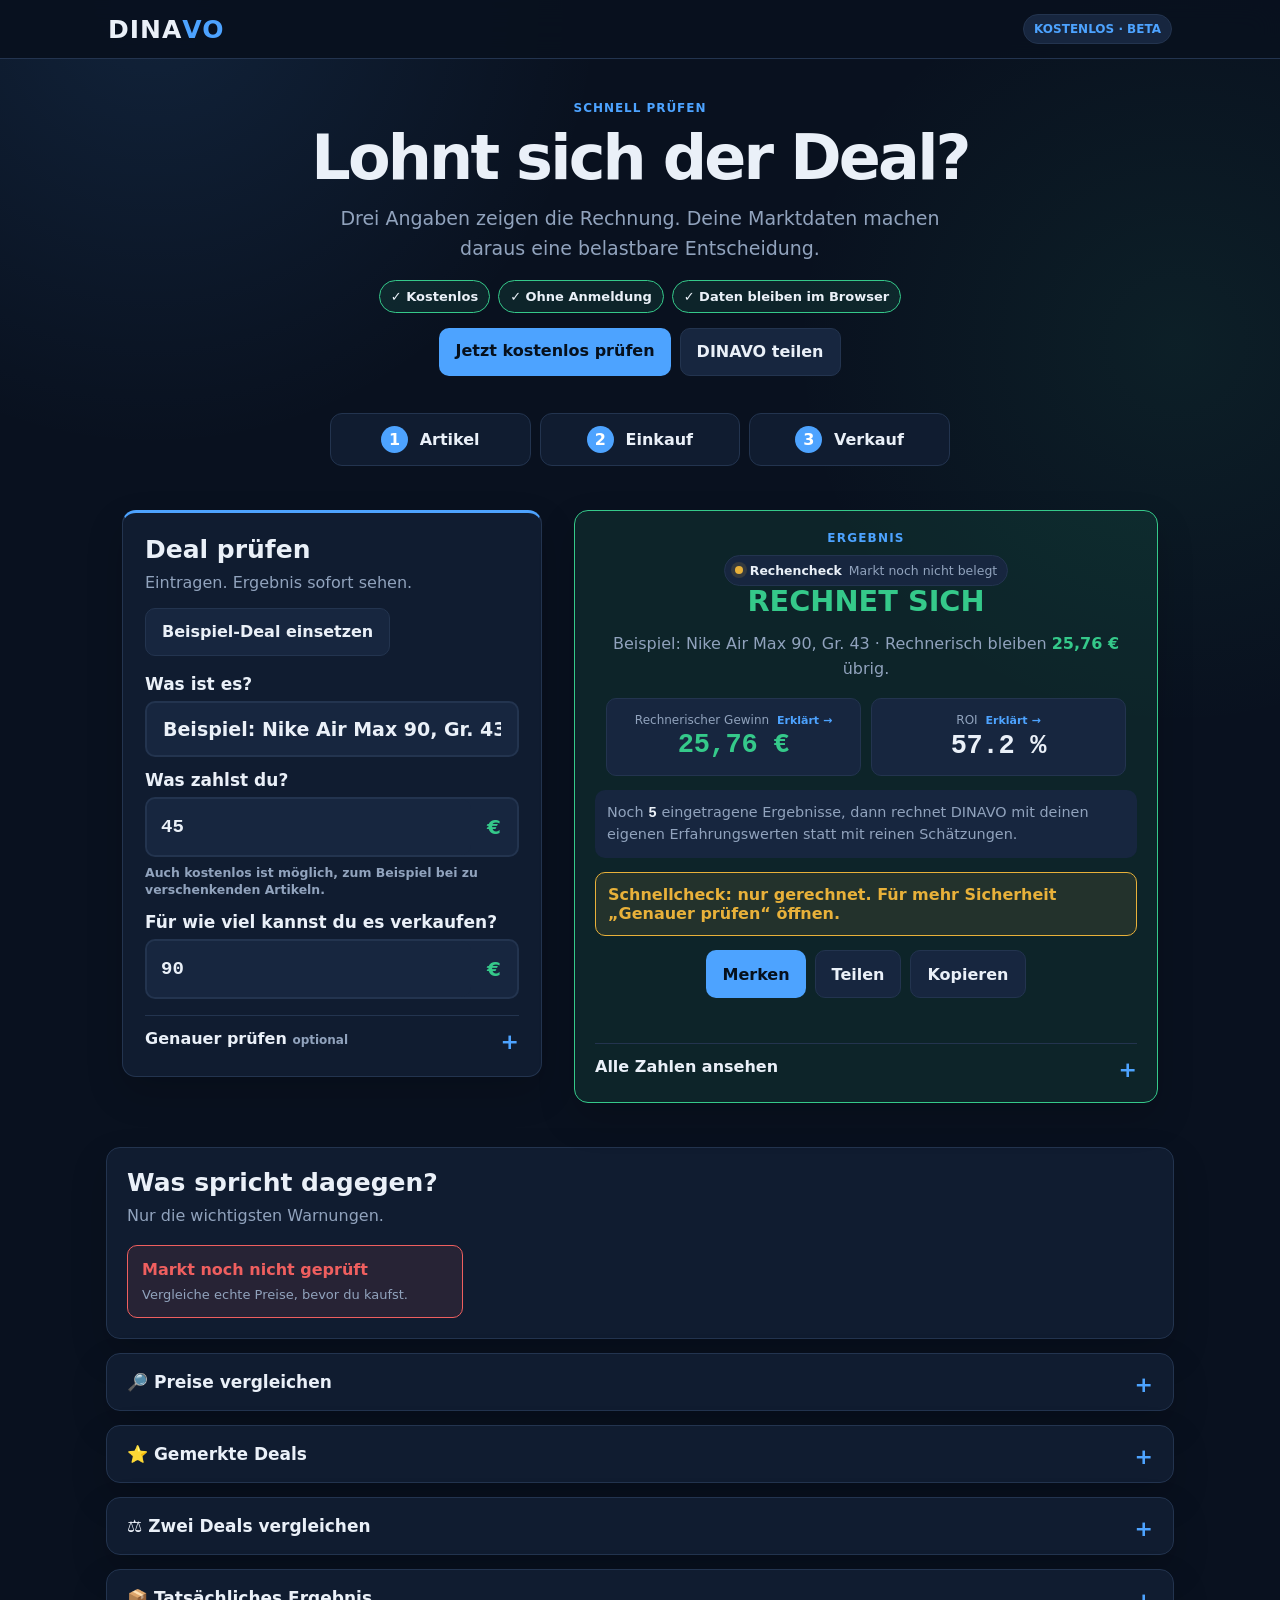
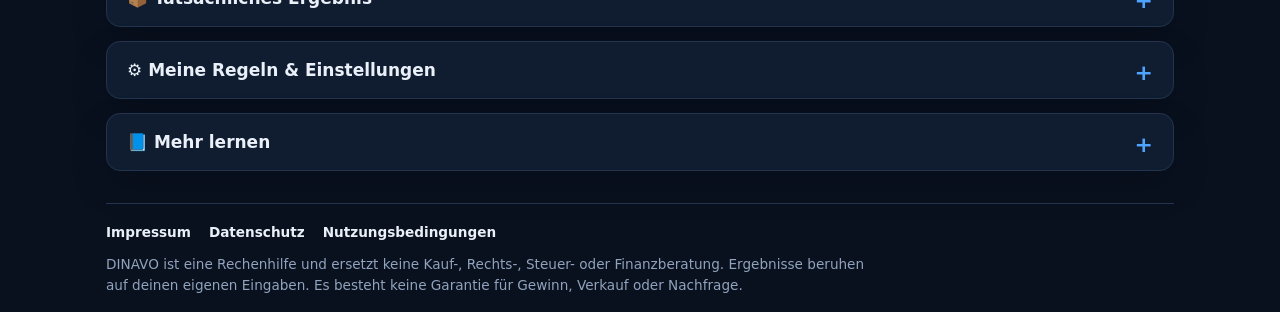
==== index.html @ ad6d6ebd "Make Vercel the verified DINAVO production host" ====
<!doctype html>
<html lang="de">
<head>
<meta charset="utf-8">
<meta name="viewport" content="width=device-width,initial-scale=1,viewport-fit=cover">
<meta name="theme-color" content="#09111f">
<meta name="apple-mobile-web-app-capable" content="yes">
<meta name="apple-mobile-web-app-status-bar-style" content="black-translucent">
<meta name="apple-mobile-web-app-title" content="DINAVO">
<meta name="description" content="Prüfe Gewinn, ROI und Gebühren eines Reselling-Deals kostenlos mit DINAVO – ohne Anmeldung und mit lokaler Datenspeicherung im Browser.">
<meta name="robots" content="index,follow,max-image-preview:large">
<link rel="canonical" href="https://dealfaz.vercel.app/">
<link rel="manifest" href="/manifest.webmanifest">
<link rel="icon" href="/icon.svg" type="image/svg+xml">
<link rel="apple-touch-icon" sizes="180x180" href="/icon-180.png">
<meta property="og:type" content="website">
<meta property="og:locale" content="de_DE">
<meta property="og:site_name" content="DINAVO">
<meta property="og:title" content="Lohnt sich der Deal? Kostenlos mit DINAVO prüfen">
<meta property="og:description" content="Einkauf, Verkauf und Gebühren eingeben. DINAVO zeigt dir sofort Gewinn und ROI – kostenlos und ohne Anmeldung.">
<meta property="og:url" content="https://dealfaz.vercel.app/">
<meta property="og:image" content="https://dealfaz.vercel.app/social-card.png">
<meta property="og:image:secure_url" content="https://dealfaz.vercel.app/social-card.png">
<meta property="og:image:type" content="image/png">
<meta property="og:image:width" content="1200">
<meta property="og:image:height" content="630">
<meta property="og:image:alt" content="DINAVO – kostenloser Deal-Check ohne Anmeldung">
<meta name="twitter:card" content="summary_large_image">
<meta name="twitter:title" content="Lohnt sich der Deal? Kostenlos mit DINAVO prüfen">
<meta name="twitter:description" content="Gewinn, ROI und Gebühren kostenlos berechnen – ohne Anmeldung.">
<meta name="twitter:image" content="https://dealfaz.vercel.app/social-card.png">
<meta name="twitter:image:alt" content="DINAVO – kostenloser Deal-Check ohne Anmeldung">
<title>DINAVO – Deal einfach prüfen</title>
<script type="application/ld+json">{"@context":"https://schema.org","@type":"WebApplication","name":"DINAVO","url":"https://dealfaz.vercel.app/","description":"Kostenlose browserbasierte Reselling-Entscheidungshilfe für Deutschland, Österreich und die Schweiz.","applicationCategory":"BusinessApplication","operatingSystem":"Web","offers":{"@type":"Offer","price":"0","priceCurrency":"EUR"}}</script>
<link rel="stylesheet" href="/style.css">
</head>
<body>
<header><div class="bar"><a class="brand" href="/" aria-label="DINAVO Startseite">DINA<b>VO</b></a><span class="pill">KOSTENLOS · BETA</span></div></header>
<main class="wrap">
<section class="hero simpleHero">
  <div class="eyebrow">SCHNELL PRÜFEN</div>
  <h1>Lohnt sich der Deal?</h1>
  <p class="lead">Drei Angaben zeigen die Rechnung. Deine Marktdaten machen daraus eine belastbare Entscheidung.</p>
  <div class="trustPoints" aria-label="Vorteile der kostenlosen Beta">
    <span>✓ Kostenlos</span><span>✓ Ohne Anmeldung</span><span>✓ Daten bleiben im Browser</span>
  </div>
  <div class="actions heroActions"><a class="btn" href="#check">Jetzt kostenlos prüfen</a><button id="shareBeta" class="secondary" type="button">DINAVO teilen</button></div>
  <p id="shareBetaStatus" class="mini shareStatus" role="status" aria-live="polite"></p>
  <div class="threeSteps" aria-label="Drei Schritte"><span><b>1</b> Artikel</span><span><b>2</b> Einkauf</span><span><b>3</b> Verkauf</span></div>
</section>

<div class="app" data-app>
<section class="panel easyCheck form" id="check" data-form>
  <div class="sectionHead"><div><h2>Deal prüfen</h2><p>Eintragen. Ergebnis sofort sehen.</p></div></div>
  <div class="actions exampleActions"><button id="exampleDeal" class="secondary" type="button">Beispiel-Deal einsetzen</button></div>
  <div class="easyFields">
    <label class="easyField" for="product"><span>Was ist es?</span><input id="product" maxlength="120" placeholder="z. B. PlayStation 5" autocomplete="off"></label>
    <label class="easyField" for="buy"><span>Was zahlst du?</span><div class="moneyInput"><input id="buy" type="number" min="0" step="0.01" value="300" inputmode="decimal" aria-describedby="buyHint"><b data-currency-symbol>€</b></div><small id="buyHint" class="fieldHint">Auch kostenlos ist möglich, zum Beispiel bei zu verschenkenden Artikeln.</small></label>
    <label class="easyField" for="sell"><span>Für wie viel kannst du es verkaufen?</span><div class="moneyInput"><input id="sell" type="number" min="0" step="0.01" value="390" inputmode="decimal"><b data-currency-symbol>€</b></div></label>
  </div>
  <details class="advancedBox">
    <summary>Genauer prüfen <span>optional</span></summary>
    <div class="advancedGrid">
      <label class="f span2" for="platform">Verkaufsplattform<select id="platform" aria-describedby="platformNote"></select></label>
      <label class="f financeField" for="feePercent">Plattformgebühr (%)<input id="feePercent" type="number" min="0" max="100" step="0.01" value="0" inputmode="decimal"></label>
      <label class="f moneyField" for="feeFixed">Fixgebühr<input id="feeFixed" type="number" min="0" step="0.01" value="0" inputmode="decimal"></label>
      <label class="f moneyField" for="shipping">Versand<input id="shipping" type="number" min="0" step="0.01" value="0" inputmode="decimal"></label>
      <label class="f moneyField" for="costsExtra">Weitere Kosten<input id="costsExtra" type="number" min="0" step="0.01" value="0" inputmode="decimal"></label>
      <input id="cost" type="hidden" value="0">
      <div id="platformNote" class="platformNote span2" role="note"></div>
      <div class="costSummary span2" aria-live="polite">
        <div><span>Gebühr</span><strong id="feeAmount" class="moneyValue">0,00 €</strong></div>
        <div><span>Versand</span><strong id="shippingAmount" class="moneyValue">0,00 €</strong></div>
        <div><span>Weitere Kosten</span><strong id="extraAmount" class="moneyValue">0,00 €</strong></div>
        <div><span>Gesamtkosten</span><strong id="costAmount" class="moneyValue">0,00 €</strong></div>
      </div>
    </div>
    <details class="dnv-more">
      <summary>Genauer rechnen <span>optional</span></summary>
      <div class="advancedGrid dnv-more-body">
        <label class="f" for="sold">Verkaufte Vergleiche<input id="sold" type="number" min="0" value="0"></label>
        <label class="f" for="active">Aktive Vergleiche<input id="active" type="number" min="0" value="0"></label>
        <label class="f" for="comps">Gute Preisvergleiche<input id="comps" type="number" min="0" value="0"></label>
        <label class="f" for="certainty">Wie ähnlich? 1–5<input id="certainty" type="number" min="1" max="5" value="3"></label>
        <label class="f" for="risk">Risiko 1–5<input id="risk" type="number" min="1" max="5" value="3" inputmode="numeric"></label>
        <label class="f" for="target">Gewünschter ROI (%)<input id="target" type="number" min="0" max="500" value="25"></label>
        <label class="f" for="days">Verkauf in Tagen<input id="days" type="number" min="1" value="30" inputmode="numeric"></label>
      </div>
    </details>
  </details>
</section>

<section id="resultCard" class="result result-card simpleResult" data-result data-state="" aria-live="polite">
  <div class="resultLabel">ERGEBNIS</div>
  <div id="basisStatus" class="resultBasis" data-basis="empty"><span aria-hidden="true"></span><strong>Bereit für deinen Deal</strong></div>
  <div class="bigVerdict verdict" id="verdict" data-verdict>–</div>
  <p id="summary">–</p>
  <div class="heroNumbers" data-secondary><div data-metric><span>Rechnerischer Gewinn <a id="profitMetricLink" class="metricLink" href="/reselling-rechner/">Erklärt →</a></span><strong id="profit" class="moneyValue" data-amount>–</strong></div><div data-metric><span>ROI <a id="roiMetricLink" class="metricLink" href="/roi-reselling/">Erklärt →</a></span><strong id="roi">–</strong></div></div>
  <div id="personalEstimate" data-factor hidden role="status"></div>
  <div id="gate" class="gate" hidden></div>
  <div class="actions mainActions"><button id="save" type="button">Merken</button><button id="share" class="secondary" type="button">Teilen</button><button id="copy" class="secondary" type="button">Kopieren</button></div>
  <p id="actionStatus" class="mini actionStatus" role="status" aria-live="polite"></p>
  <details class="advancedBox resultDetails">
    <summary>Alle Zahlen ansehen</summary>
    <div class="evidence"><div class="ev">Verkäufe / Angebote <a id="sellRateMetricLink" class="metricLink" href="/sell-through/">Erklärt →</a><strong id="sth">–</strong></div><div class="ev">Datenqualität<strong id="quality">–</strong></div></div>
    <div class="metrics"><div class="metric" id="scoreCard"><span>Rechen-Score</span><strong><span id="score">–</span>/100</strong></div><div class="metric"><span>Marge</span><strong id="margin">–</strong></div><div class="metric"><span>ROI / 30 Tage</span><strong id="roi30">–</strong></div><div class="metric"><span>Max. Einkauf <a id="maxBuyMetricLink" class="metricLink" href="/maximaler-einkaufspreis/">Erklärt →</a></span><strong id="maxbuy" class="moneyValue">–</strong></div></div>
    <div class="scenarios"><div class="scenario"><b>Vorsichtig</b><span id="worst" class="moneyValue">–</span></div><div class="scenario"><b>Normal</b><span id="real" class="moneyValue">–</span></div><div class="scenario"><b>Sehr gut</b><span id="bestcase" class="moneyValue">–</span></div></div>
  </details>
</section>
</div>

<section class="panel simpleWhy" id="counter"><h2>Was spricht dagegen?</h2><p>Nur die wichtigsten Warnungen.</p><div class="counters" id="counterList"></div></section>

<details class="toolBox" id="markets"><summary>🔎 Preise vergleichen</summary><div class="toolBody"><p>Öffne Originalseiten und prüfe den Markt.</p><div class="markets" id="marketLinks"></div><p class="mini"><strong>Hinweis:</strong> Affiliate-Monetarisierung ist derzeit deaktiviert. Die Marktlinks dienen ausschließlich der eigenen Recherche.</p></div></details>

<details class="toolBox" id="watchlist"><summary>⭐ Gemerkte Deals</summary><div class="toolBody"><p>Alles bleibt auf diesem Gerät.</p><div class="actions"><button id="exportJson" class="secondary">Backup</button><button id="exportCsv" class="secondary">CSV</button><button id="importJson" class="secondary">Backup laden</button><button id="clearWatch" class="danger">Offene Deals löschen</button><input id="importFile" type="file" accept="application/json" hidden></div><div id="watch"></div></div></details>

<details class="toolBox" id="battle"><summary>⚖️ Zwei Deals vergleichen</summary><div class="toolBody"><h2>Deal-Vergleich</h2><div class="battle"><div class="battleCard"><h3>Deal A</h3><p id="battleA">–</p></div><div class="battleCard"><h3>Deal B</h3><div class="advancedGrid"><label class="f" for="bName">Name<input id="bName" placeholder="Alternative"></label><label class="f moneyField" for="bBuy">Einkauf<input id="bBuy" type="number" min="0" value="200"></label><label class="f moneyField" for="bSell">Verkauf<input id="bSell" type="number" min="0" value="290"></label><label class="f moneyField" for="bCost">Kosten<input id="bCost" type="number" min="0" value="25"></label><label class="f" for="bRisk">Risiko 1–5<input id="bRisk" type="number" min="1" max="5" value="3"></label><label class="f" for="bDays">Tage<input id="bDays" type="number" min="1" value="30"></label></div><p id="battleB">–</p></div></div><div id="battleWinner" class="winner neutral">Noch kein eindeutiger Vergleich.</div></div></details>

<details class="toolBox" id="realitaet"><summary>📦 Tatsächliches Ergebnis</summary><div class="toolBody"><h2>Was kam wirklich raus?</h2><p>Trage später ein, ob und zu welchen Bedingungen der Deal abgeschlossen wurde.</p><div id="factorPanel" class="factorBox" role="status"></div><div class="actions"><button id="saveForecast">Erwartung merken</button><button id="exportOutcomes" class="secondary">Ergebnisse als CSV</button></div><div id="forecastList"></div><div class="innerBox"><h3>Ergebnis eintragen</h3><input id="selectedForecast" type="hidden"><div class="advancedGrid"><label class="f" for="actualSold">Ausgang<select id="actualSold"><option value="true">Verkauft</option><option value="false">Nicht verkauft</option></select></label><label class="f moneyField" for="actualSell" id="actualSellField">Verkaufspreis<input id="actualSell" type="number" min="0" step="0.01"></label><label class="f moneyField" for="actualCost">Tatsächliche Kosten<input id="actualCost" type="number" min="0" step="0.01"></label><label class="f" for="actualDays">Tatsächliche Tage<input id="actualDays" type="number" min="1" step="1" required></label><label class="f" for="actualMinutes">Arbeitsaufwand (Minuten)<input id="actualMinutes" type="number" min="1" step="1" placeholder="z. B. 45" required></label><label class="f span2" for="actualNote">Notiz (optional)<input id="actualNote" maxlength="500" placeholder="z. B. Preis nachverhandelt"></label></div><div class="actions"><button id="saveOutcome">Ergebnis speichern</button></div><p id="outcomeHint">Wähle zuerst eine gemerkte Erwartung.</p></div><div id="outcomeList"></div></div></details>

<details class="toolBox" id="rules">
  <summary>⚙️ Meine Regeln & Einstellungen</summary>
  <div class="toolBody">
    <h2>Eigene Grenzen</h2>
    <div class="advancedGrid">
      <label class="f moneyField" for="ruleProfit">Mindestens Gewinn<input id="ruleProfit" type="number" min="0" value="20"></label>
      <label class="f financeField" for="ruleRoi">Mindestens ROI (%)<input id="ruleRoi" type="number" min="0" value="30"></label>
      <label class="f" for="ruleRisk">Höchstens Risiko<input id="ruleRisk" type="number" min="1" max="5" value="3"></label>
      <label class="f" for="ruleQuality">Mindestens Datenqualität (1–5)<input id="ruleQuality" type="number" min="1" max="5" value="2"></label>
    </div>
    <div class="actions"><button id="saveRules">Regeln speichern</button></div>
    <p id="ruleStatus"></p>
    <div class="innerBox">
      <h3>Rechner-Einstellungen</h3>
      <div class="advancedGrid">
        <label class="f" for="defaultPlatform">Standard-Plattform<select id="defaultPlatform"></select></label>
        <label class="f" for="currency">Währung<select id="currency"><option value="EUR">EUR · Euro</option><option value="CHF">CHF · Schweizer Franken</option></select></label>
      </div>
      <div class="yearSummary"><span>Realisierter Gewinn <b id="profitYtdYear"></b></span><strong id="profitYtd" class="moneyValue">0,00 €</strong></div>
      <div class="actions"><button id="saveSettings">Einstellungen speichern</button></div>
      <p id="settingsStatus" class="mini" role="status">Der Jahresgewinn wird aus verkauften Abschlüssen automatisch berechnet.</p>
      <div class="privacyDelete">
        <button id="clearAllData" class="danger">Alle lokalen DINAVO-Daten löschen</button>
        <p id="privacyDeleteStatus" class="mini" role="status">Löscht Deals, Ergebnisse, Korrekturfaktoren, Regeln und Einstellungen auf diesem Gerät.</p>
      </div>
    </div>
  </div>
</details>

<details class="toolBox" id="wissen"><summary>📘 Mehr lernen</summary><div class="toolBody"><div class="markets"><a class="market" href="/reselling-rechner/"><strong>Gewinn berechnen</strong><span>Einfach erklärt →</span></a><a class="market" href="/maximaler-einkaufspreis/"><strong>Maximal einkaufen</strong><span>Einfach erklärt →</span></a><a class="market" href="/roi-reselling/"><strong>ROI verstehen</strong><span>Einfach erklärt →</span></a><a class="market" href="/sell-through/"><strong>Verkäufe vergleichen</strong><span>Einfach erklärt →</span></a></div></div></details>

<footer class="siteFooter" data-legal>
  <nav aria-label="Rechtliche Informationen">
    <a href="/impressum/">Impressum</a>
    <a href="/datenschutz/">Datenschutz</a>
    <a href="/nutzungsbedingungen/">Nutzungsbedingungen</a>
  </nav>
  <p>DINAVO ist eine Rechenhilfe und ersetzt keine Kauf-, Rechts-, Steuer- oder Finanzberatung. Ergebnisse beruhen auf deinen eigenen Eingaben. Es besteht keine Garantie für Gewinn, Verkauf oder Nachfrage.</p>
</footer>
</main>
<nav class="tabbar" data-tabbar aria-label="DINAVO Hauptnavigation">
  <a href="#check" aria-current="page">Prüfen</a>
  <a href="#watchlist">Meine Deals</a>
  <a href="#wissen">Mehr</a>
</nav>
<script src="/data-store.js" defer></script>
<script src="/app.js" defer></script>
</body></html>
---- style.css ----
/* ============================================================
   DEALFAZ / DINAVO – Design-Tokens und Layout
   ============================================================ */

:root {
  --bg: #09111f;
  --surface: #101c30;
  --surface-2: #17263f;
  --border: #23344f;
  --text: #eaf0f8;
  --text-muted: #91a3bd;
  --accent: #4da3ff;
  --good: #35c98a;
  --warn: #e8b13a;
  --bad: #ef5f5f;
  --good-bg: #35c98a1a;
  --warn-bg: #e8b13a1a;
  --bad-bg: #ef5f5f1a;
  --font: system-ui, -apple-system, "Segoe UI", Roboto, sans-serif;
  --font-num: ui-monospace, "SF Mono", "Roboto Mono", monospace;
  --fs-result: clamp(2.5rem, 12vw, 4rem);
  --fs-verdict: clamp(1.3rem, 6vw, 1.8rem);
  --fs-body: 1rem;
  --fs-small: 0.875rem;
  --sp-1: 4px;
  --sp-2: 8px;
  --sp-3: 12px;
  --sp-4: 16px;
  --sp-6: 24px;
  --sp-8: 32px;
  --radius: 14px;
  --radius-sm: 10px;
  --tap-min: 48px;
  --input-h: 56px;
  --content-max: 1100px;
  --col-input: 420px;
}

* { box-sizing: border-box; }

body {
  margin: 0;
  background: var(--bg);
  color: var(--text);
  font-family: var(--font);
  font-size: var(--fs-body);
  -webkit-text-size-adjust: 100%;
}

.wrap {
  max-width: var(--content-max);
  margin: 0 auto;
  padding: var(--sp-4);
}

.app { display: flex; flex-direction: column; gap: var(--sp-4); }
.result { order: 1; }
.form { order: 2; }

@media (min-width: 720px) {
  .app {
    display: grid;
    grid-template-columns: var(--col-input) 1fr;
    gap: var(--sp-8);
    align-items: start;
  }
  .form { order: 0; }
  .result { order: 0; position: sticky; top: 76px; }
}

.field {
  width: 100%;
  height: var(--input-h);
  padding: 0 var(--sp-4);
  font-size: 1.15rem;
  font-family: var(--font-num);
  color: var(--text);
  background: var(--surface);
  border: 1px solid var(--border);
  border-radius: var(--radius-sm);
}
.field:focus { outline: 2px solid var(--accent); outline-offset: 1px; }
input, select, textarea { font-size: max(16px, 1rem); }

.result-card {
  padding: var(--sp-6);
  border-radius: var(--radius);
  border: 1px solid var(--border);
  background: var(--surface);
  text-align: center;
}
.verdict { font-size: var(--fs-verdict); font-weight: 700; }
.amount { font-size: var(--fs-result); font-family: var(--font-num); line-height: 1.05; letter-spacing: -0.02em; }
.is-good { border-color: var(--good); background: var(--good-bg); }
.is-good .verdict, .is-good .amount { color: var(--good); }
.is-warn { border-color: var(--warn); background: var(--warn-bg); }
.is-warn .verdict, .is-warn .amount { color: var(--warn); }
.is-bad { border-color: var(--bad); background: var(--bad-bg); }
.is-bad .verdict, .is-bad .amount { color: var(--bad); }
.details { margin-top: var(--sp-4); font-size: var(--fs-small); color: var(--text-muted); }

.btn { min-height: var(--tap-min); padding: 0 var(--sp-6); border-radius: var(--radius-sm); font-size: 1rem; }
.btn-primary { background: var(--accent); color: #06101d; border: 0; font-weight: 600; }
.btn-ghost { background: transparent; color: var(--text-muted); border: 1px solid var(--border); }

.tabbar {
  position: sticky;
  bottom: 0;
  z-index: 60;
  display: flex;
  gap: var(--sp-1);
  padding: var(--sp-2) var(--sp-2) calc(var(--sp-2) + env(safe-area-inset-bottom));
  background: var(--bg);
  border-top: 1px solid var(--border);
}
.tabbar a {
  flex: 1;
  min-height: var(--tap-min);
  display: grid;
  place-items: center;
  font-size: var(--fs-small);
  color: var(--text-muted);
  text-decoration: none;
}
.tabbar a[aria-current="page"] { color: var(--accent); }
@media (min-width: 720px) { .tabbar { display: none; } }

:root{--bg:#f5f7fa;--card:#ffffff;--line:#d8dee8;--text:#111827;--muted:#4b5563;--gold:#2563eb;--soft:#eef2f7;--red:#b42318;--green:#067647;--warn:#b54708}*{box-sizing:border-box}html{scroll-behavior:smooth}body{margin:0;background:var(--bg);color:var(--text);font-family:Inter,system-ui,-apple-system,"Segoe UI",sans-serif}a{color:inherit}button,input,select,summary{font:inherit}:focus-visible{outline:3px solid #93b4ff;outline-offset:3px}header{position:sticky;top:0;z-index:20;background:#fffffffa;border-bottom:1px solid var(--line)}.bar{max-width:820px;margin:auto;padding:14px 18px;display:flex;align-items:center;justify-content:space-between;gap:14px}.brand{text-decoration:none;font-size:25px;font-weight:900;color:var(--text)}.brand b{color:var(--gold)}.pill{font-size:12px;font-weight:800;padding:7px 10px;border-radius:999px;background:#eaf1ff;color:#174ea6;border:1px solid #c8d8ff}main{max-width:820px;margin:auto;padding:20px 16px 90px}.hero{padding:26px 0 14px}.simpleHero{text-align:center}.eyebrow{font-size:12px;letter-spacing:.08em;font-weight:900;color:var(--gold)}h1{font-size:clamp(38px,8vw,62px);line-height:1.05;margin:10px 0 14px;color:var(--text)}h2{margin:0 0 7px;font-size:25px;color:var(--text)}h3{margin:0 0 8px;color:var(--text)}p{color:var(--muted);line-height:1.55}.lead{font-size:19px;margin:0 auto;max-width:650px}.lead strong{color:var(--text)}.threeSteps{display:grid;grid-template-columns:repeat(3,1fr);gap:9px;margin:22px auto 0;max-width:620px}.threeSteps span{background:var(--card);border:1px solid var(--line);padding:12px 8px;border-radius:12px;font-weight:800}.threeSteps b,.stepBubble{display:inline-grid;place-items:center;width:27px;height:27px;border-radius:50%;background:var(--gold);color:#fff;margin-right:6px}.panel,.result,.toolBox,.legal{background:var(--card);border:1px solid var(--line);border-radius:14px;margin:14px 0;box-shadow:0 2px 8px #1118270d}.panel,.result,.legal{padding:20px}.sectionHead{display:flex;align-items:flex-start;gap:10px}.sectionHead p{margin:0}.easyCheck{padding:22px}.easyFields{display:grid;gap:13px;margin-top:18px}.easyField{display:block;font-size:17px;font-weight:800;color:var(--text)}.easyField>span{display:block;margin-bottom:7px}.easyField input,.moneyInput input{width:100%;background:#fff;color:var(--text);border:2px solid #b9c4d3;border-radius:10px;padding:15px 16px;font-size:19px}.easyField input:focus,.moneyInput input:focus{border-color:var(--gold);outline:none}.moneyInput{display:grid;grid-template-columns:1fr auto;align-items:center;background:#fff;border:2px solid #b9c4d3;border-radius:10px}.moneyInput input{border:0;background:transparent}.moneyInput b{font-size:20px;padding:0 16px;color:var(--gold)}.advancedBox{margin-top:16px;border-top:1px solid var(--line);padding-top:13px}.advancedBox summary,.toolBox>summary{cursor:pointer;font-weight:800;list-style:none;color:var(--text)}.advancedBox summary::-webkit-details-marker,.toolBox>summary::-webkit-details-marker{display:none}.advancedBox summary:after,.toolBox>summary:after{content:'+';float:right;color:var(--gold);font-size:22px}.advancedBox[open] summary:after,.toolBox[open]>summary:after{content:'−'}.advancedBox summary span{font-size:12px;color:var(--muted);font-weight:700}.advancedGrid{display:grid;grid-template-columns:repeat(2,1fr);gap:10px;margin-top:13px}.f{display:block;background:#f8fafc;border:1px solid var(--line);padding:12px;border-radius:10px;font-size:12px;color:#374151;font-weight:800}.f input,.f select{width:100%;margin-top:7px;background:#fff;color:var(--text);border:1px solid #b9c4d3;border-radius:8px;padding:10px}.simpleResult{text-align:center;padding:26px 20px}.resultLabel{font-size:12px;letter-spacing:.1em;font-weight:900;color:var(--gold)}.bigVerdict{font-size:clamp(34px,8vw,56px);font-weight:900;line-height:1.05;margin:10px 0}.heroNumbers{display:grid;grid-template-columns:1fr 1fr;gap:10px;margin:18px auto 0;max-width:520px}.heroNumbers div,.metric,.scenario,.ev,.counter,.battleCard,.historyCard,.forecastCard{background:#f8fafc;border:1px solid var(--line);border-radius:10px;padding:14px}.heroNumbers span,.metric span{display:block;color:var(--muted);font-size:12px}.heroNumbers strong{display:block;font-size:27px;margin-top:4px}.gate{background:#fff7e8;border:1px solid #f0c36a;color:#7a3e00;padding:12px;border-radius:10px;margin:14px 0;font-weight:800;text-align:left}.actions{display:flex;gap:9px;flex-wrap:wrap;margin-top:14px}.mainActions{justify-content:center}button,.btn{border:0;border-radius:10px;padding:13px 16px;font-weight:800;cursor:pointer;background:var(--gold);color:#fff;text-decoration:none}.secondary{background:#fff!important;color:var(--text)!important;border:1px solid #aeb8c5!important}.danger{background:#fff!important;color:var(--red)!important;border:1px solid #d8a7a2!important}.resultDetails{text-align:left}.metrics{display:grid;grid-template-columns:repeat(auto-fit,minmax(130px,1fr));gap:9px;margin-top:12px}.metric strong{display:block;margin-top:5px;font-size:18px}.evidence{display:grid;grid-template-columns:1fr 1fr;gap:10px;margin:12px 0}.ev strong{display:block;font-size:21px;margin-top:4px}.scenarios{display:grid;grid-template-columns:repeat(3,1fr);gap:9px;margin-top:10px}.simpleWhy p{margin-top:0}.counters{display:grid;grid-template-columns:repeat(3,1fr);gap:9px}.counter{border-color:#efc7c3;background:#fff7f6;text-align:left}.counter b{display:block;color:#8f1d14;margin-bottom:5px}.counter span{color:var(--muted);font-size:13px}.toolBox{overflow:hidden}.toolBox>summary{padding:18px 20px;font-size:17px}.toolBody{padding:0 20px 20px;border-top:1px solid var(--line)}.innerBox{background:#f8fafc;border:1px solid var(--line);border-radius:10px;padding:14px;margin-top:14px}.battle{display:grid;grid-template-columns:1fr 1fr;gap:12px}.winner{margin-top:12px;padding:14px;border-radius:10px;background:#ecfdf3;border:1px solid #a6e0ba;color:#045d3b;font-weight:800}.neutral{background:#f8fafc;border-color:var(--line);color:var(--text)}.markets{display:grid;grid-template-columns:repeat(2,1fr);gap:10px;margin-top:12px}.market{display:block;background:#fff;border:1px solid var(--line);border-radius:10px;padding:14px;text-decoration:none}.market span{display:block;color:var(--muted);font-size:12px;margin-top:5px}.mini{font-size:11px;color:var(--muted)}.watch,.forecastCard,.historyCard{margin:8px 0}.watchTop,.historyTop{display:flex;justify-content:space-between;gap:12px}.watch small,.historyCard small,.forecastCard small{color:var(--muted)}.deltaPos{color:var(--green)}.deltaNeg{color:var(--red)}.legal{margin-top:18px}.legal>p{font-size:13px}.legalLinks{display:flex;gap:8px;flex-wrap:wrap;margin:18px 0}.legalLinks button{background:#fff;color:#374151;border:1px solid var(--line);font-size:12px;padding:9px 11px}.legalPage{display:none}.legalPage.open{display:block}.status-ok{color:var(--green)}.status-bad{color:var(--red)}.footer{margin-top:25px;padding-top:18px;border-top:1px solid var(--line);font-size:12px;color:var(--muted);text-align:center}.mobileCta{display:none}@media(max-width:680px){main{padding:16px 12px 82px}.bar{padding:12px 14px}.simpleHero{padding-top:18px}.threeSteps{grid-template-columns:1fr}.threeSteps span{text-align:left}.panel,.result,.legal{padding:16px}.easyCheck{padding:17px}.advancedGrid,.heroNumbers,.evidence,.scenarios,.counters,.battle,.markets{grid-template-columns:1fr}.bigVerdict{font-size:36px}.actions button,.actions .btn{width:100%;text-align:center}.watchTop,.historyTop{flex-direction:column}.toolBox>summary{padding:17px}.toolBody{padding:0 16px 16px}.mobileCta{display:block;position:fixed;left:12px;right:12px;bottom:calc(10px + env(safe-area-inset-bottom));z-index:50;text-align:center;padding:14px 18px;border-radius:10px;background:var(--gold);color:#fff;text-decoration:none;font-weight:900;box-shadow:0 8px 18px #11182726}.footer{padding-bottom:70px}}
.privacyDelete{margin-top:16px;padding-top:16px;border-top:1px solid var(--line)}.privacyDelete p{margin:8px 0 0}
.factorBox{margin:14px 0;padding:14px;border:1px solid #c8d8ff;border-radius:10px;background:#f4f7ff;color:#174ea6}
.factorBox strong{display:block;margin-bottom:5px}.factorBox p{margin:0;color:#3f5f91;font-size:13px}.factorGrid{display:grid;grid-template-columns:repeat(4,1fr);gap:8px;margin-top:10px}.factorGrid div{background:#fff;border:1px solid #d7e2fb;border-radius:8px;padding:10px}.factorGrid span{display:block;color:var(--muted);font-size:11px}.factorGrid b{display:block;margin-top:4px;color:var(--text)}.personalEstimate{display:flex;flex-direction:column;gap:5px;margin-top:12px;padding:14px;border:1px solid #a6e0ba;border-radius:10px;background:#ecfdf3;color:#045d3b}.personalEstimate span{font-size:13px;line-height:1.5}.f input:disabled{background:#eef2f7;color:#6b7280;cursor:not-allowed}@media(max-width:680px){.factorGrid{grid-template-columns:1fr 1fr}}
.span2{grid-column:1/-1}.platformNote{padding:11px 12px;border:1px solid #bbd4c4;border-radius:10px;background:#f0faf4;color:#245c3d;font-size:13px;line-height:1.45}.platformNote strong{color:var(--green)}.costSummary{display:grid;grid-template-columns:repeat(4,1fr);gap:8px;padding:11px;border:1px solid #a6e0ba;border-radius:10px;background:#ecfdf3}.costSummary div{padding:8px;background:#fff;border:1px solid #c6e7d1;border-radius:8px}.costSummary span{display:block;color:var(--muted);font-size:11px}.costSummary strong{display:block;margin-top:4px}.moneyInput input,.moneyInput b,.moneyField input,.financeField input,.moneyValue{color:var(--green)!important;font-variant-numeric:tabular-nums}.moneyValue{font-weight:850}.yearSummary{display:flex;align-items:center;justify-content:space-between;gap:14px;margin-top:14px;padding:14px;border:1px solid #a6e0ba;border-radius:10px;background:#ecfdf3}.yearSummary span{color:#245c3d}.yearSummary strong{font-size:22px}.factorGrid{grid-template-columns:repeat(auto-fit,minmax(105px,1fr))}.verdict-good{color:var(--green)}.verdict-warn{color:var(--warn)}.verdict-bad{color:var(--red)}.amountText{color:var(--green);font-weight:800}.feeDisclaimer{display:block;margin:5px 0 0;font-size:12px;color:#516b5c}@media(max-width:680px){.costSummary{grid-template-columns:1fr 1fr}.yearSummary{align-items:flex-start;flex-direction:column}}
.metricLink{margin-left:4px;color:var(--gold);font-size:11px;font-weight:800;text-decoration:none;white-space:nowrap}.metricLink:hover{text-decoration:underline}
.trustPoints{display:flex;justify-content:center;flex-wrap:wrap;gap:8px;margin:17px auto 0}.trustPoints span{padding:8px 11px;border:1px solid #a6e0ba;border-radius:999px;background:#ecfdf3;color:#045d3b;font-size:13px;font-weight:850}.heroActions{justify-content:center;margin-top:15px}.shareStatus{min-height:18px;margin:7px 0 0}.heroActions+.shareStatus+.threeSteps{margin-top:12px}

/* Dunkles DINAVO-Theme für die bestehende Komponentenstruktur. */
:root {
  --bg: #09111f;
  --card: #101c30;
  --line: #23344f;
  --text: #eaf0f8;
  --muted: #91a3bd;
  --gold: #4da3ff;
  --soft: #17263f;
  --red: #ef5f5f;
  --green: #35c98a;
  --warn: #e8b13a;
}

header { background: #09111ff2; }
.bar { max-width: var(--content-max); }
.pill { background: var(--surface-2); color: var(--accent); border-color: var(--border); }
.panel, .result, .toolBox, .legal { box-shadow: 0 16px 36px #0000002b; }
.easyField input, .moneyInput, .moneyInput input, .f input, .f select,
.heroNumbers div, .metric, .scenario, .ev, .battleCard, .historyCard, .forecastCard,
.innerBox, .neutral, .market, .legalLinks button, .secondary, .danger,
.factorGrid div, .costSummary div {
  background: var(--surface-2) !important;
  color: var(--text) !important;
  border-color: var(--border) !important;
}
.f { background: var(--surface-2); color: var(--text); }
.easyField input, .moneyInput, .f input, .f select { min-height: var(--input-h); }
.gate { background: var(--warn-bg); border-color: var(--warn); color: var(--warn); }
.counter { background: var(--bad-bg); border-color: var(--bad); }
.counter b { color: var(--bad); }
.winner, .personalEstimate, .platformNote, .costSummary, .yearSummary,
.factorBox, .trustPoints span {
  background: var(--good-bg);
  border-color: var(--good);
  color: var(--text);
}
.platformNote, .factorBox p, .personalEstimate span, .yearSummary span, .feeDisclaimer { color: var(--text-muted); }
.result-card.is-good { border-color: var(--good); background: var(--good-bg); }
.result-card.is-warn { border-color: var(--warn); background: var(--warn-bg); }
.result-card.is-bad { border-color: var(--bad); background: var(--bad-bg); }
.result-card.is-good .verdict { color: var(--good); }
.result-card.is-warn .verdict { color: var(--warn); }
.result-card.is-bad .verdict { color: var(--bad); }
button, .btn { min-height: var(--tap-min); }
.mobileCta { display: none !important; }
@media (max-width: 719px) {
  main.wrap { padding: 12px 12px 20px; }
  .app { margin-top: 8px; }
  .result { position: static; }
  .footer { padding-bottom: 12px; }
}

/* ============================================================
   DINAVO – Layout für Handy und Browser
   ============================================================ */
:root{
  --bg:#09111f;--surface:#101c30;--surface-2:#17263f;--border:#23344f;
  --text:#eaf0f8;--muted:#91a3bd;--accent:#4da3ff;
  --good:#35c98a;--warn:#e8b13a;--bad:#ef5f5f;
  --good-bg:#35c98a1a;--warn-bg:#e8b13a1a;--bad-bg:#ef5f5f1a;
  --sp:16px;--radius:14px;--tap:48px;--input-h:56px;
  --max:1100px;--col:420px;
  --num:ui-monospace,"SF Mono","Roboto Mono",monospace;
}
*{box-sizing:border-box}
html{-webkit-text-size-adjust:100%}
body{margin:0;background:var(--bg);color:var(--text)}
img,svg{max-width:100%;height:auto}
input,select,textarea,button{font-size:max(16px,1rem);font-family:inherit}
:focus-visible{outline:2px solid var(--accent);outline-offset:2px}
@media (prefers-reduced-motion:reduce){*{transition:none!important;animation:none!important}}

input[type=number],input[type=text],select{
  width:100%;min-height:var(--input-h);padding:0 14px;
  color:var(--text);background:var(--surface);
  border:1px solid var(--border);border-radius:10px;
}
input[type=number]{font-family:var(--num);font-variant-numeric:tabular-nums}
input[type=number]::-webkit-outer-spin-button,
input[type=number]::-webkit-inner-spin-button{-webkit-appearance:none;margin:0}
input[type=number]{-moz-appearance:textfield}
button,.btn,a.btn{min-height:var(--tap);border-radius:10px;cursor:pointer}

[data-amount],[data-metric] b,[data-metric] strong{
  font-family:var(--num);font-variant-numeric:tabular-nums;letter-spacing:-.01em;
}
[data-app]{
  display:flex;flex-direction:column;gap:var(--sp);max-width:var(--max);
  margin:0 auto;padding:var(--sp);
  padding-bottom:calc(var(--tap) + 24px + env(safe-area-inset-bottom));
}
[data-result]{order:1}
[data-form]{order:2}
[data-result]{
  padding:20px;border:1px solid var(--border);border-radius:var(--radius);
  background:var(--surface);text-align:center;
}
[data-verdict]{font-size:clamp(1.3rem,6vw,1.8rem);font-weight:700;margin:0}
[data-amount]{font-size:clamp(2.4rem,12vw,3.6rem);line-height:1.05;display:block}
[data-result][data-state=good]{border-color:var(--good);background:var(--good-bg)}
[data-result][data-state=good] [data-verdict],
[data-result][data-state=good] [data-amount]{color:var(--good)}
[data-result][data-state=warn]{border-color:var(--warn);background:var(--warn-bg)}
[data-result][data-state=warn] [data-verdict],
[data-result][data-state=warn] [data-amount]{color:var(--warn)}
[data-result][data-state=bad]{border-color:var(--bad);background:var(--bad-bg)}
[data-result][data-state=bad] [data-verdict],
[data-result][data-state=bad] [data-amount]{color:var(--bad)}
[data-secondary]{
  margin-top:14px;font-size:.9rem;color:var(--muted);display:grid;
  grid-template-columns:repeat(auto-fit,minmax(120px,1fr));gap:10px;
}
[data-factor]{
  margin-top:14px;padding:12px;border-radius:10px;background:var(--surface-2);
  font-size:.9rem;color:var(--muted);text-align:left;line-height:1.5;
}
[data-factor] b{color:var(--text);font-family:var(--num)}
[data-factor] .moneyValue{color:var(--good)!important}

@media (min-width:720px){
  [data-app]{display:grid;grid-template-columns:var(--col) 1fr;gap:32px;align-items:start;padding-bottom:var(--sp)}
  [data-form],[data-result]{order:0}
  [data-result]{position:sticky;top:76px}
  [data-secondary]{grid-template-columns:repeat(2,1fr)}
}
[data-tabbar]{
  position:fixed;left:0;right:0;bottom:0;z-index:50;display:flex;
  background:var(--bg);border-top:1px solid var(--border);
  padding-bottom:env(safe-area-inset-bottom);
}
[data-tabbar] a{
  flex:1;min-height:var(--tap);display:grid;place-items:center;
  font-size:.85rem;color:var(--muted);text-decoration:none;
}
[data-tabbar] a[aria-current=page]{color:var(--accent)}
@media (min-width:720px){[data-tabbar]{display:none}}
[data-legal]{margin-top:32px;font-size:.85rem;color:var(--muted)}
[data-legal] > details{border-top:1px solid var(--border);padding:12px 0}
[data-legal] summary{
  cursor:pointer;min-height:var(--tap);display:flex;align-items:center;color:var(--text);
}

/* Bestehende Euro-Felder behalten ihren gemeinsamen Außenrahmen. */
.moneyInput input{border:0}

/* Rechtstexte stehen auf eigenen, ruhigen Unterseiten. */
.siteFooter{
  margin-top:32px;padding:20px 0 0;border-top:1px solid var(--border);
  color:var(--muted);font-size:.85rem;text-align:left;
}
.siteFooter nav{display:flex;flex-wrap:wrap;gap:10px 18px}
.siteFooter nav a,.footerLinkButton{color:var(--text);font-weight:750;text-decoration:none}
.footerLinkButton{min-height:auto;padding:0;border:0;border-radius:0;background:transparent;font-size:inherit;cursor:pointer}
.siteFooter nav a:hover,.siteFooter nav a:focus-visible,
.siteFooter nav a[aria-current=page],.footerLinkButton:hover,.footerLinkButton:focus-visible{color:var(--accent);text-decoration:underline}
.siteFooter p{max-width:780px;margin:14px 0 0;color:var(--muted)}
.legalDocument{max-width:820px;margin:0 auto;padding:32px 16px 64px}
.legalDocument article{
  margin-top:20px;padding:clamp(20px,5vw,40px);border:1px solid var(--border);
  border-radius:var(--radius);background:var(--surface);box-shadow:0 16px 36px #0000002b;
}
.legalDocument h1{margin-top:0;font-size:clamp(2.2rem,8vw,3.8rem)}
.legalDocument h2{margin:30px 0 8px;font-size:clamp(1.2rem,4vw,1.55rem)}
.legalDocument p{margin:8px 0;color:var(--muted)}
.legalDocument article a,.backLink{color:var(--accent)}
.backLink{display:inline-flex;min-height:var(--tap);align-items:center;font-weight:750;text-decoration:none}
.legalDate{margin-top:32px!important;font-size:.85rem}
@media(max-width:680px){
  .legalDocument{padding:20px 12px 44px}
  .legalDocument article{padding:20px 16px}
  .siteFooter nav{flex-direction:column;gap:0}
  .siteFooter nav a,.footerLinkButton{display:flex;min-height:var(--tap);align-items:center}
}

/* DINAVO Decision Layer: klare Rechenbasis, eigene Markenwirkung und sichere Kontraste. */
body{
  background:
    radial-gradient(circle at 12% 0%,rgba(77,163,255,.12),transparent 28rem),
    radial-gradient(circle at 92% 18%,rgba(53,201,138,.08),transparent 24rem),
    var(--bg);
}
header{backdrop-filter:blur(14px);-webkit-backdrop-filter:blur(14px)}
.brand{letter-spacing:.04em}
.simpleHero{position:relative}
.simpleHero h1{letter-spacing:-.045em}
.easyCheck{border-top:3px solid var(--accent)}
.easyField input:focus,.moneyInput:focus-within,.f input:focus,.f select:focus{
  border-color:var(--accent)!important;box-shadow:0 0 0 3px rgba(77,163,255,.16)
}
.fieldHint{display:block;margin-top:7px;color:var(--muted);font-size:.78rem;font-weight:600;line-height:1.4}
.resultBasis{
  width:max-content;max-width:100%;margin:10px auto 0;padding:7px 10px;
  display:flex;align-items:center;justify-content:center;gap:7px;flex-wrap:wrap;
  border:1px solid var(--border);border-radius:999px;background:var(--surface-2);
  color:var(--muted);font-size:.78rem;text-align:center;
}
.resultBasis span{width:8px;height:8px;border-radius:50%;background:var(--muted);box-shadow:0 0 0 4px rgba(145,163,189,.12)}
.resultBasis strong{color:var(--text)}
.resultBasis em{font-style:normal}
.resultBasis[data-basis=calculation] span,.resultBasis[data-basis=limited] span{background:var(--warn);box-shadow:0 0 0 4px rgba(232,177,58,.14)}
.resultBasis[data-basis=evidence] span{background:var(--good);box-shadow:0 0 0 4px rgba(53,201,138,.14)}
.actionStatus{min-height:1.3rem;margin:8px 0 0;text-align:center;font-size:.78rem}
.historyHeading{margin-top:18px}
.exampleActions{margin:12px 0 0}
.consentPanel{
  position:fixed;z-index:100;left:50%;bottom:calc(16px + env(safe-area-inset-bottom));
  width:min(620px,calc(100% - 24px));max-height:calc(100vh - 32px);overflow:auto;
  transform:translateX(-50%);padding:20px;border:1px solid var(--accent);
  border-radius:var(--radius);background:var(--surface);box-shadow:0 24px 70px #000b;
}
.consentPanel[hidden]{display:none}
.consentPanel h2{margin:0 0 8px;font-size:1.25rem}
.consentPanel p{margin:0;color:var(--muted)}
.consentActions{margin-top:16px}
.consentActions button{flex:1}
.consentPrivacyLink{display:inline-flex;min-height:44px;align-items:center;margin-top:8px;color:var(--accent);font-weight:750}
button:not(.secondary):not(.danger):not(.footerLinkButton),.btn,a.btn{
  background:var(--accent);color:#06101d;font-weight:850;
}
button:not(.secondary):not(.danger):not(.footerLinkButton):hover,.btn:hover,a.btn:hover{background:#78baff}
button:not(.secondary):not(.danger):not(.footerLinkButton):active,.btn:active,a.btn:active{transform:translateY(1px)}
[data-form]{order:1}
[data-result]{order:2}
@media(min-width:720px){[data-form],[data-result]{order:0}}
@media(max-width:719px){
  .hero{padding-bottom:6px}
  .simpleHero h1{font-size:clamp(2.35rem,12vw,3.5rem)}
  .threeSteps{display:none}
  [data-app]{padding-left:0;padding-right:0}
  .resultBasis{border-radius:12px}
}

/* Zweite Detailstufe: Marktdaten und persönliche Zielwerte bleiben optional. */
.dnv-more{
  margin:16px 0 0;
  padding-top:13px;
  border-top:1px solid var(--border);
}
.dnv-more>summary{
  min-height:44px;
  display:flex;
  align-items:center;
  gap:7px;
  padding:4px 0;
  cursor:pointer;
  list-style:none;
  color:var(--text);
  font-size:.92rem;
  font-weight:800;
  user-select:none;
}
.dnv-more>summary::-webkit-details-marker{display:none}
.dnv-more>summary::before{
  content:'▸';
  display:inline-block;
  color:var(--accent);
  transition:transform .15s ease;
}
.dnv-more[open]>summary::before{content:'▾'}
.dnv-more>summary::after,
.advancedBox[open] .dnv-more>summary::after{content:none!important}
.dnv-more>summary span{font-size:12px;color:var(--muted);font-weight:700}
.dnv-more-body{padding-top:3px}
@media(prefers-reduced-motion:reduce){.dnv-more>summary::before{transition:none}}
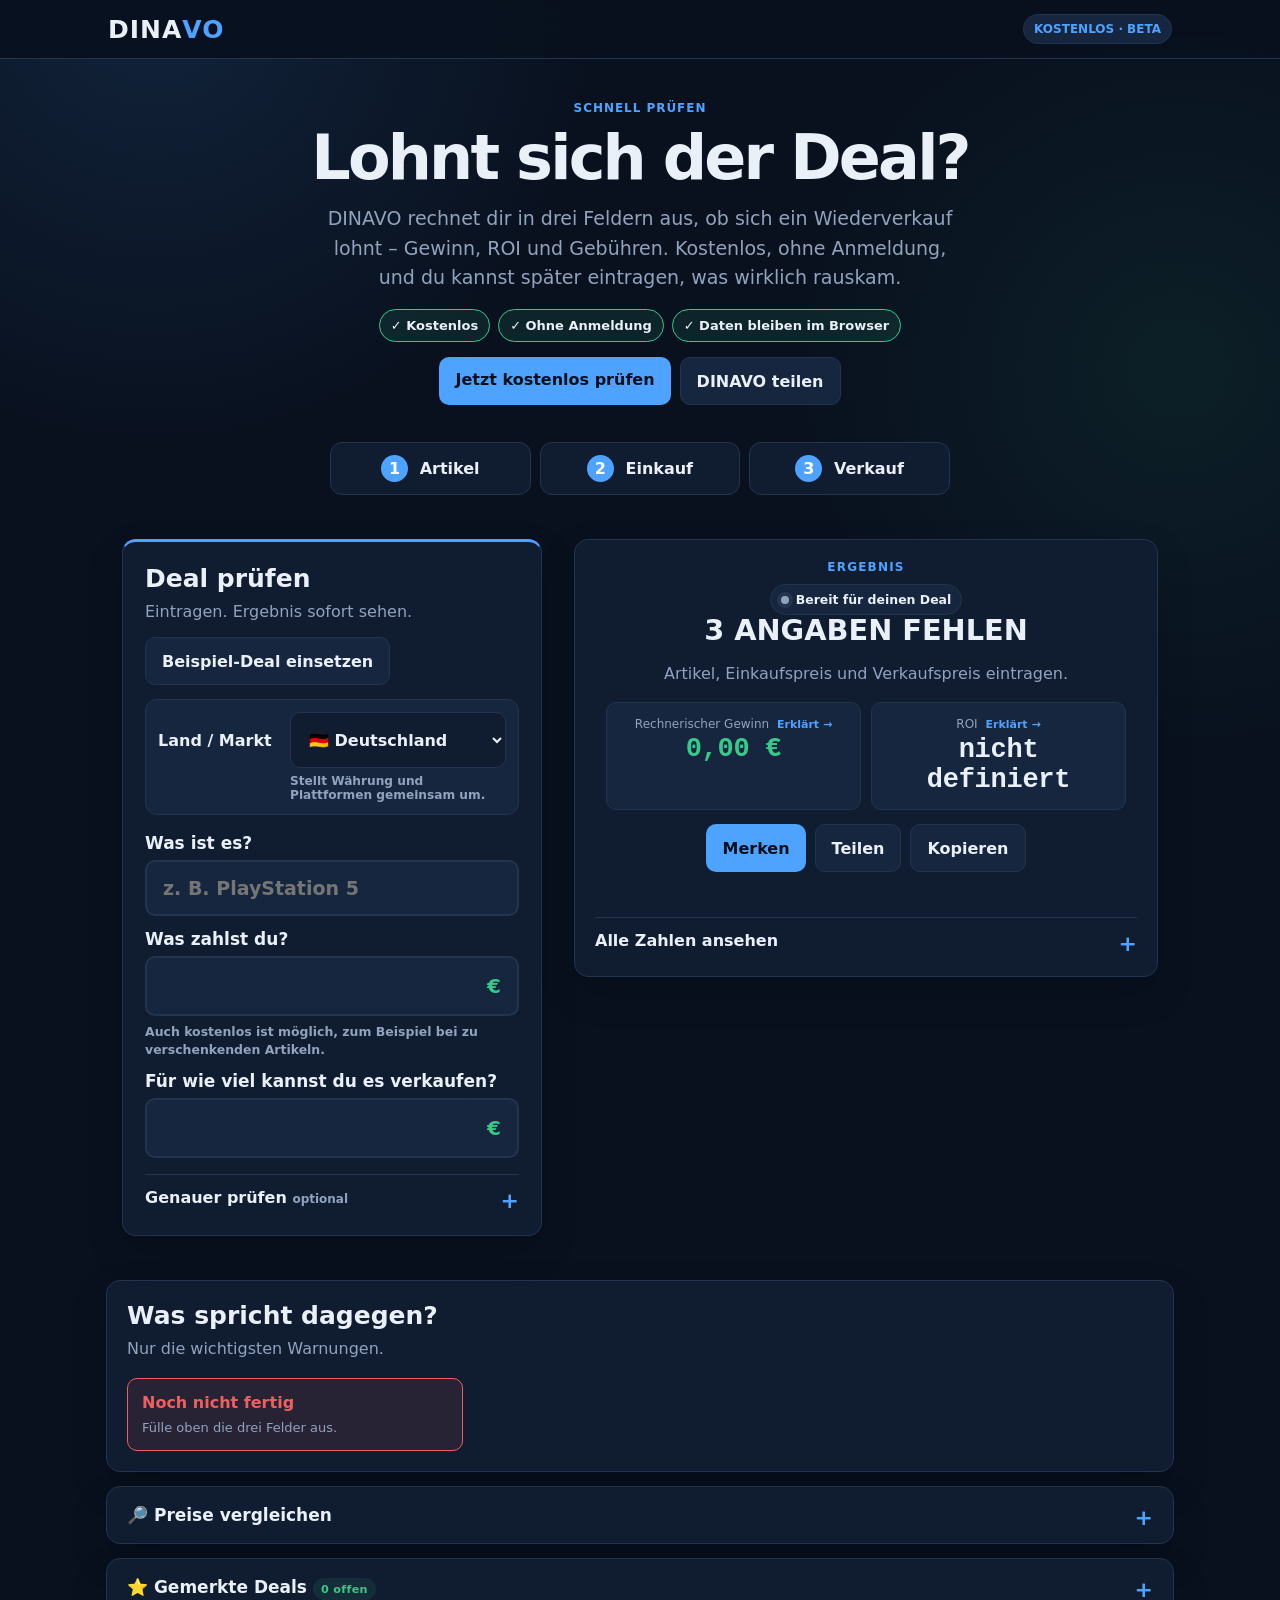
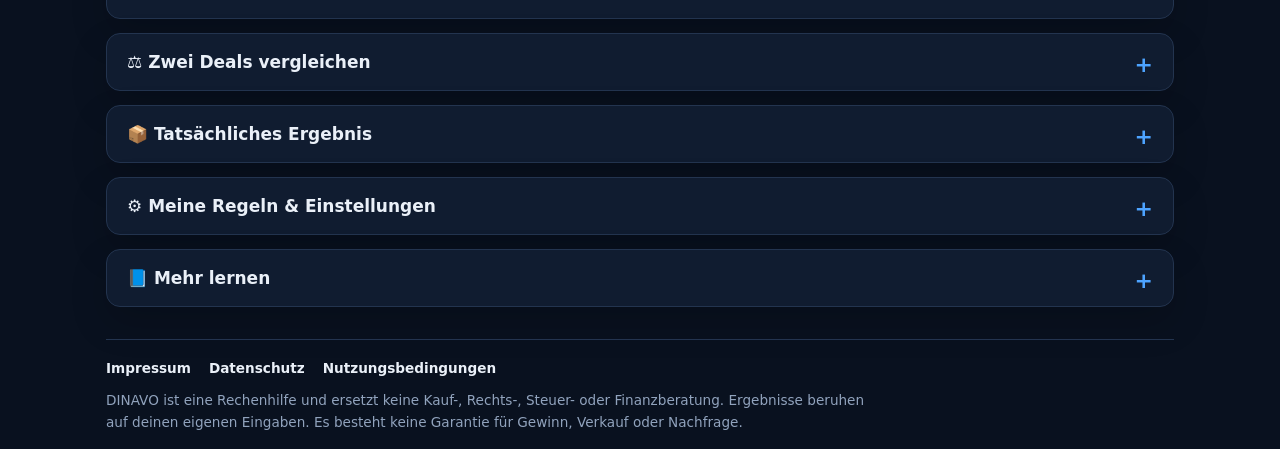
==== commit dd701be3: "feat: harden DINAVO DACH deal workflow" ====
--- a/index.html
+++ b/index.html
@@ -40,7 +40,7 @@
 <section class="hero simpleHero">
   <div class="eyebrow">SCHNELL PRÜFEN</div>
   <h1>Lohnt sich der Deal?</h1>
-  <p class="lead">Drei Angaben zeigen die Rechnung. Deine Marktdaten machen daraus eine belastbare Entscheidung.</p>
+  <p class="lead">DINAVO rechnet dir in drei Feldern aus, ob sich ein Wiederverkauf lohnt – Gewinn, ROI und Gebühren. Kostenlos, ohne Anmeldung, und du kannst später eintragen, was wirklich rauskam.</p>
   <div class="trustPoints" aria-label="Vorteile der kostenlosen Beta">
     <span>✓ Kostenlos</span><span>✓ Ohne Anmeldung</span><span>✓ Daten bleiben im Browser</span>
   </div>
@@ -53,15 +53,17 @@
 <section class="panel easyCheck form" id="check" data-form>
   <div class="sectionHead"><div><h2>Deal prüfen</h2><p>Eintragen. Ergebnis sofort sehen.</p></div></div>
   <div class="actions exampleActions"><button id="exampleDeal" class="secondary" type="button">Beispiel-Deal einsetzen</button></div>
+  <label class="marketSelector" for="country"><span>Land / Markt</span><select id="country"><option value="DE">🇩🇪 Deutschland</option><option value="AT">🇦🇹 Österreich</option><option value="CH">🇨🇭 Schweiz</option></select><small>Stellt Währung und Plattformen gemeinsam um.</small></label>
   <div class="easyFields">
     <label class="easyField" for="product"><span>Was ist es?</span><input id="product" maxlength="120" placeholder="z. B. PlayStation 5" autocomplete="off"></label>
-    <label class="easyField" for="buy"><span>Was zahlst du?</span><div class="moneyInput"><input id="buy" type="number" min="0" step="0.01" value="300" inputmode="decimal" aria-describedby="buyHint"><b data-currency-symbol>€</b></div><small id="buyHint" class="fieldHint">Auch kostenlos ist möglich, zum Beispiel bei zu verschenkenden Artikeln.</small></label>
-    <label class="easyField" for="sell"><span>Für wie viel kannst du es verkaufen?</span><div class="moneyInput"><input id="sell" type="number" min="0" step="0.01" value="390" inputmode="decimal"><b data-currency-symbol>€</b></div></label>
+    <label class="easyField" for="buy"><span>Was zahlst du?</span><div class="moneyInput"><input id="buy" type="number" min="0" step="0.01" inputmode="decimal" aria-describedby="buyHint"><b data-currency-symbol>€</b></div><small id="buyHint" class="fieldHint">Auch kostenlos ist möglich, zum Beispiel bei zu verschenkenden Artikeln.</small></label>
+    <label class="easyField" for="sell"><span>Für wie viel kannst du es verkaufen?</span><div class="moneyInput"><input id="sell" type="number" min="0" step="0.01" inputmode="decimal"><b data-currency-symbol>€</b></div></label>
   </div>
   <details class="advancedBox">
     <summary>Genauer prüfen <span>optional</span></summary>
     <div class="advancedGrid">
       <label class="f span2" for="platform">Verkaufsplattform<select id="platform" aria-describedby="platformNote"></select></label>
+      <label class="f span2" id="customPlatformField" for="customPlatform" hidden>Andere Plattform<input id="customPlatform" maxlength="80" placeholder="Name der Plattform" autocomplete="off"></label>
       <label class="f financeField" for="feePercent">Plattformgebühr (%)<input id="feePercent" type="number" min="0" max="100" step="0.01" value="0" inputmode="decimal"></label>
       <label class="f moneyField" for="feeFixed">Fixgebühr<input id="feeFixed" type="number" min="0" step="0.01" value="0" inputmode="decimal"></label>
       <label class="f moneyField" for="shipping">Versand<input id="shipping" type="number" min="0" step="0.01" value="0" inputmode="decimal"></label>
@@ -98,22 +100,29 @@
   <div class="heroNumbers" data-secondary><div data-metric><span>Rechnerischer Gewinn <a id="profitMetricLink" class="metricLink" href="/reselling-rechner/">Erklärt →</a></span><strong id="profit" class="moneyValue" data-amount>–</strong></div><div data-metric><span>ROI <a id="roiMetricLink" class="metricLink" href="/roi-reselling/">Erklärt →</a></span><strong id="roi">–</strong></div></div>
   <div id="personalEstimate" data-factor hidden role="status"></div>
   <div id="gate" class="gate" hidden></div>
+  <div id="resultFollowup" class="resultFollowup" hidden>
+    <strong>Merken und später mit dem echten Ergebnis abgleichen</strong>
+    <p>So erkennt DINAVO, wie deine Schätzungen von deinen tatsächlichen Verkäufen abweichen.</p>
+    <div class="actions"><button id="saveForResult" type="button">Merken & später abgleichen</button><a class="btn secondary" href="#realitaet">Offene Ergebnisse ansehen</a></div>
+  </div>
   <div class="actions mainActions"><button id="save" type="button">Merken</button><button id="share" class="secondary" type="button">Teilen</button><button id="copy" class="secondary" type="button">Kopieren</button></div>
   <p id="actionStatus" class="mini actionStatus" role="status" aria-live="polite"></p>
   <details class="advancedBox resultDetails">
     <summary>Alle Zahlen ansehen</summary>
-    <div class="evidence"><div class="ev">Verkäufe / Angebote <a id="sellRateMetricLink" class="metricLink" href="/sell-through/">Erklärt →</a><strong id="sth">–</strong></div><div class="ev">Datenqualität<strong id="quality">–</strong></div></div>
-    <div class="metrics"><div class="metric" id="scoreCard"><span>Rechen-Score</span><strong><span id="score">–</span>/100</strong></div><div class="metric"><span>Marge</span><strong id="margin">–</strong></div><div class="metric"><span>ROI / 30 Tage</span><strong id="roi30">–</strong></div><div class="metric"><span>Max. Einkauf <a id="maxBuyMetricLink" class="metricLink" href="/maximaler-einkaufspreis/">Erklärt →</a></span><strong id="maxbuy" class="moneyValue">–</strong></div></div>
+    <div class="scoreTruth" role="note">Diese Bewertungen beruhen nur auf deinen Eingaben, nicht auf unabhängigen Marktdaten.</div>
+    <div class="evidence"><div class="ev">Verkäufe / Angebote <a id="sellRateMetricLink" class="metricLink" href="/sell-through/">Erklärt →</a><strong id="sth">–</strong></div><div class="ev">Qualität deiner Angaben<strong id="quality">–</strong><small>Bewertet Vollständigkeit und Umfang deiner Eingaben.</small></div></div>
+    <div class="metrics"><div class="metric" id="scoreCard"><span>Eingabe-Score</span><strong><span id="score">–</span>/100</strong></div><div class="metric"><span>Marge</span><strong id="margin">–</strong></div><div class="metric"><span>ROI / 30 Tage</span><strong id="roi30">–</strong></div><div class="metric"><span>Max. Einkauf <a id="maxBuyMetricLink" class="metricLink" href="/maximaler-einkaufspreis/">Erklärt →</a></span><strong id="maxbuy" class="moneyValue">–</strong></div></div>
     <div class="scenarios"><div class="scenario"><b>Vorsichtig</b><span id="worst" class="moneyValue">–</span></div><div class="scenario"><b>Normal</b><span id="real" class="moneyValue">–</span></div><div class="scenario"><b>Sehr gut</b><span id="bestcase" class="moneyValue">–</span></div></div>
   </details>
 </section>
+<aside id="dataSafetyNotice" class="dataSafetyNotice" role="status" aria-live="polite" hidden><div><strong id="dataSafetyTitle">Deine Daten bleiben in diesem Browser</strong><p id="dataSafetyText">Browserdaten können gelöscht werden und werden nicht automatisch auf andere Geräte übertragen. Lade jetzt ein Backup herunter.</p></div><div class="actions"><button id="backupNow" type="button">Backup herunterladen</button><button id="backupLater" class="secondary" type="button">Später erinnern</button></div></aside>
 </div>
 
 <section class="panel simpleWhy" id="counter"><h2>Was spricht dagegen?</h2><p>Nur die wichtigsten Warnungen.</p><div class="counters" id="counterList"></div></section>
 
-<details class="toolBox" id="markets"><summary>🔎 Preise vergleichen</summary><div class="toolBody"><p>Öffne Originalseiten und prüfe den Markt.</p><div class="markets" id="marketLinks"></div><p class="mini"><strong>Hinweis:</strong> Affiliate-Monetarisierung ist derzeit deaktiviert. Die Marktlinks dienen ausschließlich der eigenen Recherche.</p></div></details>
+<details class="toolBox" id="markets"><summary>🔎 Preise vergleichen</summary><div class="toolBody"><p>Öffne Originalseiten und prüfe den Markt. Die Links enthalten keine Affiliate-Parameter.</p><div class="markets" id="marketLinks"></div></div></details>
 
-<details class="toolBox" id="watchlist"><summary>⭐ Gemerkte Deals</summary><div class="toolBody"><p>Alles bleibt auf diesem Gerät.</p><div class="actions"><button id="exportJson" class="secondary">Backup</button><button id="exportCsv" class="secondary">CSV</button><button id="importJson" class="secondary">Backup laden</button><button id="clearWatch" class="danger">Offene Deals löschen</button><input id="importFile" type="file" accept="application/json" hidden></div><div id="watch"></div></div></details>
+<details class="toolBox" id="watchlist"><summary>⭐ Gemerkte Deals <span id="openDealCount" class="countBadge">0 offen</span></summary><div class="toolBody"><p>Alles bleibt auf diesem Gerät. Ein JSON-Backup lässt sich auf einem anderen Gerät wieder laden.</p><div class="actions"><button id="exportJson" class="secondary">Backup</button><button id="exportCsv" class="secondary">CSV</button><button id="importJson" class="secondary">Backup laden</button><button id="clearWatch" class="danger">Offene Deals löschen</button><input id="importFile" type="file" accept="application/json" hidden></div><p id="backupStatus" class="mini" role="status" aria-live="polite"></p><div id="watch"></div></div></details>
 
 <details class="toolBox" id="battle"><summary>⚖️ Zwei Deals vergleichen</summary><div class="toolBody"><h2>Deal-Vergleich</h2><div class="battle"><div class="battleCard"><h3>Deal A</h3><p id="battleA">–</p></div><div class="battleCard"><h3>Deal B</h3><div class="advancedGrid"><label class="f" for="bName">Name<input id="bName" placeholder="Alternative"></label><label class="f moneyField" for="bBuy">Einkauf<input id="bBuy" type="number" min="0" value="200"></label><label class="f moneyField" for="bSell">Verkauf<input id="bSell" type="number" min="0" value="290"></label><label class="f moneyField" for="bCost">Kosten<input id="bCost" type="number" min="0" value="25"></label><label class="f" for="bRisk">Risiko 1–5<input id="bRisk" type="number" min="1" max="5" value="3"></label><label class="f" for="bDays">Tage<input id="bDays" type="number" min="1" value="30"></label></div><p id="battleB">–</p></div></div><div id="battleWinner" class="winner neutral">Noch kein eindeutiger Vergleich.</div></div></details>
 
@@ -135,7 +144,7 @@
       <h3>Rechner-Einstellungen</h3>
       <div class="advancedGrid">
         <label class="f" for="defaultPlatform">Standard-Plattform<select id="defaultPlatform"></select></label>
-        <label class="f" for="currency">Währung<select id="currency"><option value="EUR">EUR · Euro</option><option value="CHF">CHF · Schweizer Franken</option></select></label>
+        <div class="settingReadout"><span>Währung folgt dem Markt</span><strong id="currencyDisplay">EUR · Euro</strong></div>
       </div>
       <div class="yearSummary"><span>Realisierter Gewinn <b id="profitYtdYear"></b></span><strong id="profitYtd" class="moneyValue">0,00 €</strong></div>
       <div class="actions"><button id="saveSettings">Einstellungen speichern</button></div>
--- a/style.css
+++ b/style.css
@@ -398,3 +398,44 @@
 .dnv-more>summary span{font-size:12px;color:var(--muted);font-weight:700}
 .dnv-more-body{padding-top:3px}
 @media(prefers-reduced-motion:reduce){.dnv-more>summary::before{transition:none}}
+
+/* Marktumschaltung, ehrliche Bewertung und sichtbarer Ergebnis-Abgleich. */
+.marketSelector{
+  display:grid;grid-template-columns:minmax(120px,.55fr) minmax(180px,1fr);gap:6px 12px;
+  align-items:center;margin:14px 0;padding:12px;border:1px solid var(--border);
+  border-radius:12px;background:var(--surface-2);font-weight:800;
+}
+.marketSelector small{grid-column:2;color:var(--muted);font-size:.76rem;font-weight:600}
+.platformNote a{color:var(--accent);font-weight:800}
+.resultFollowup{
+  margin:16px 0 4px;padding:14px;border:1px solid rgba(77,163,255,.38);
+  border-radius:12px;background:rgba(77,163,255,.08);text-align:left;
+}
+.resultFollowup[hidden]{display:none}
+.resultFollowup p{margin:5px 0 0;color:var(--muted);font-size:.88rem;line-height:1.45}
+.resultFollowup .actions{margin-top:12px}
+.scoreTruth{
+  margin:8px 0 12px;padding:10px 12px;border-radius:10px;background:var(--surface-2);
+  color:var(--muted);font-size:.8rem;line-height:1.45;text-align:left;
+}
+.ev small{display:block;margin-top:3px;color:var(--muted);font-size:.7rem;line-height:1.35}
+.dataSafetyNotice{
+  order:3;grid-column:1/-1;display:flex;align-items:center;justify-content:space-between;
+  gap:16px;padding:16px;border:1px solid var(--warn);border-radius:var(--radius);
+  background:var(--warn-bg);text-align:left;
+}
+.dataSafetyNotice[hidden]{display:none}
+.dataSafetyNotice p{margin:5px 0 0;color:var(--muted);line-height:1.45}
+.dataSafetyNotice .actions{flex:0 0 auto;margin:0}
+.countBadge,.openBadge{
+  display:inline-flex;align-items:center;min-height:22px;padding:2px 8px;border-radius:999px;
+  background:var(--good-bg);color:var(--good);font-size:.7rem;font-weight:900;letter-spacing:.03em;
+}
+.settingReadout{display:flex;flex-direction:column;justify-content:center;gap:5px;min-height:var(--input-h);padding:8px 14px;border:1px solid var(--border);border-radius:10px;background:var(--surface)}
+.settingReadout span{font-size:.76rem;color:var(--muted)}
+@media(max-width:680px){
+  .marketSelector{grid-template-columns:1fr}
+  .marketSelector small{grid-column:1}
+  .dataSafetyNotice{flex-direction:column;align-items:stretch}
+  .dataSafetyNotice .actions{display:grid;grid-template-columns:1fr}
+}
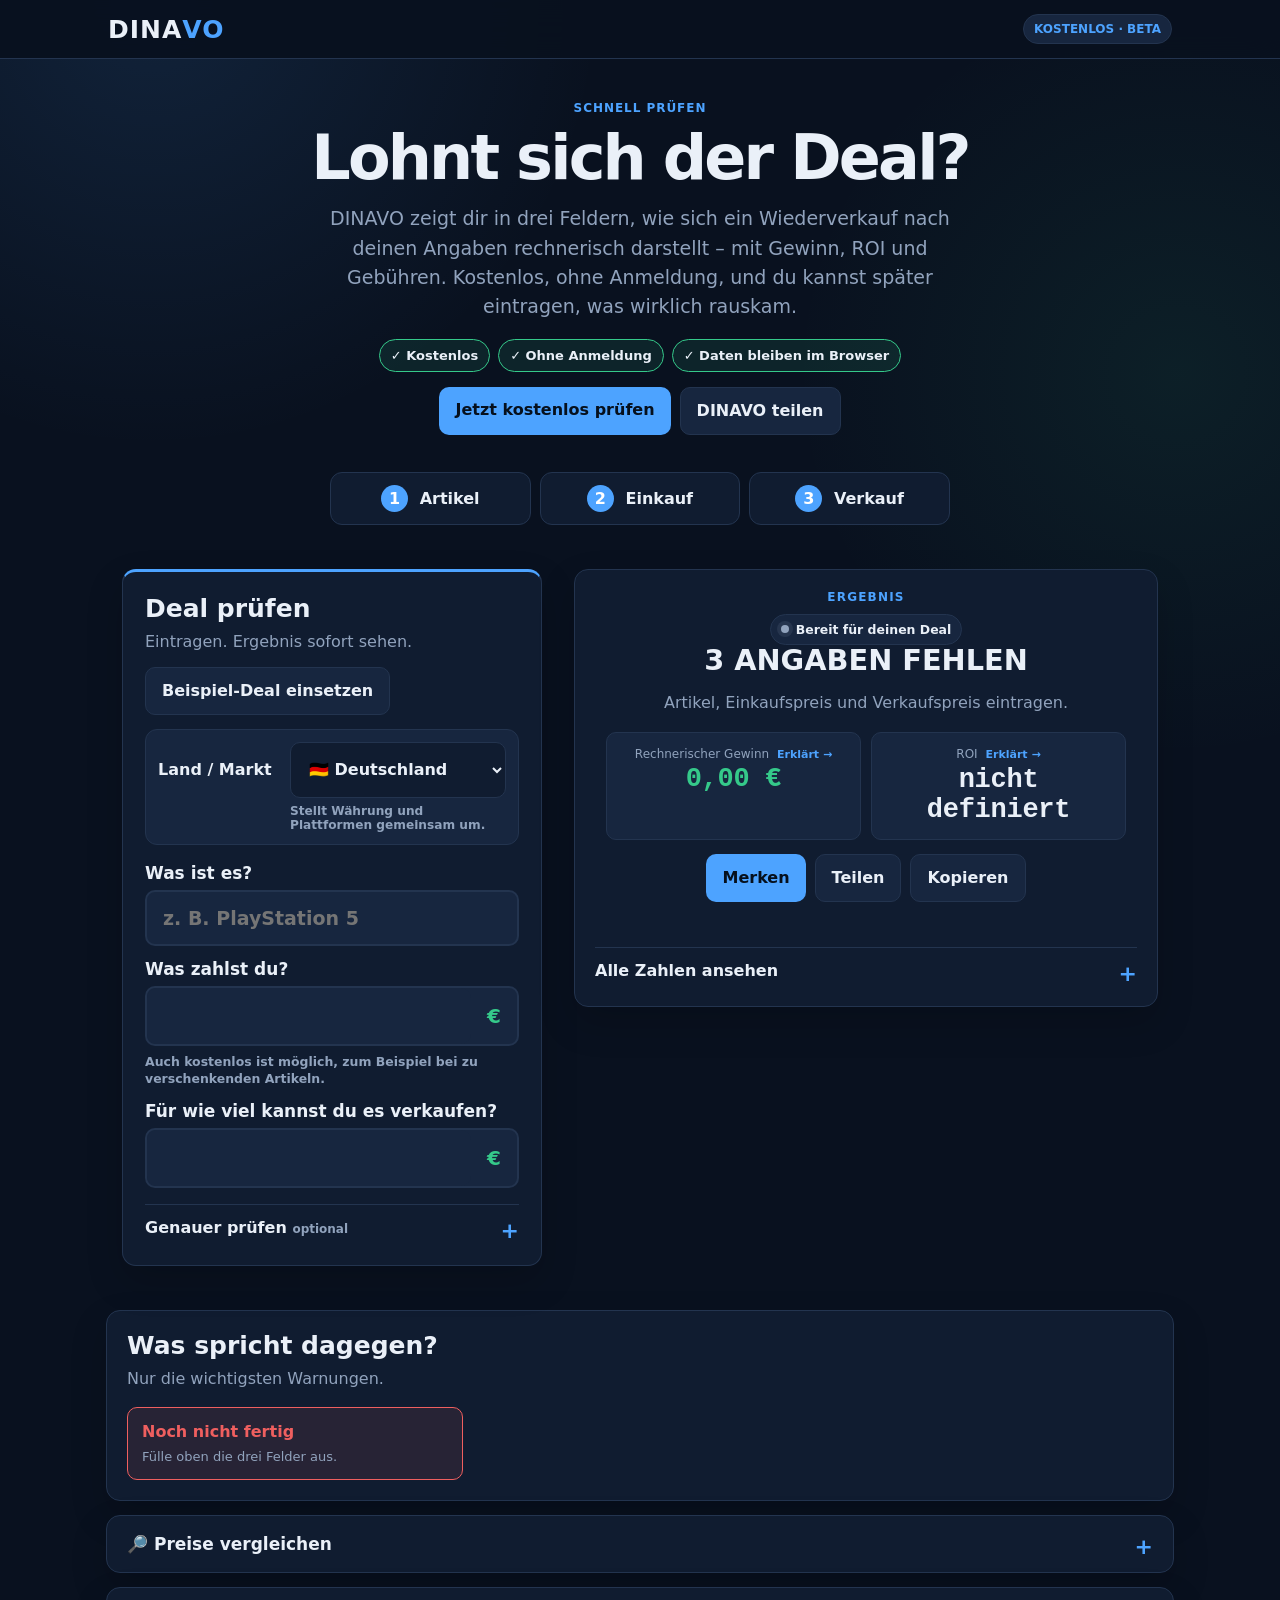
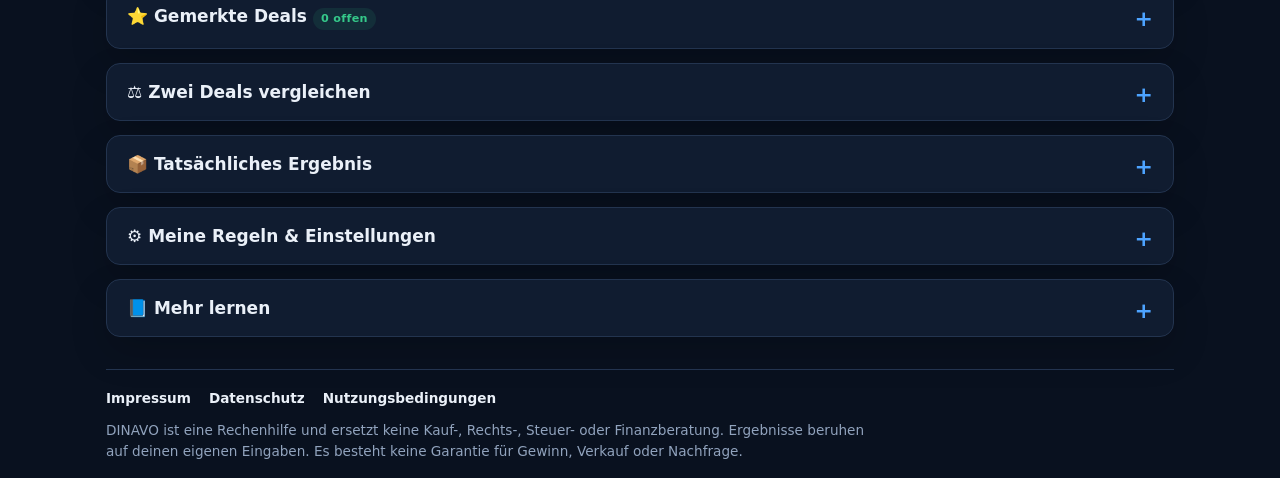
==== commit 5c9af0b8: "Harden DINAVO legal release and update contact email" ====
--- a/index.html
+++ b/index.html
@@ -9,7 +9,7 @@
 <meta name="apple-mobile-web-app-title" content="DINAVO">
 <meta name="description" content="Prüfe Gewinn, ROI und Gebühren eines Reselling-Deals kostenlos mit DINAVO – ohne Anmeldung und mit lokaler Datenspeicherung im Browser.">
 <meta name="robots" content="index,follow,max-image-preview:large">
-<link rel="canonical" href="https://dealfaz.vercel.app/">
+<link rel="canonical" href="https://dealfaz.dealfaz-social.workers.dev/">
 <link rel="manifest" href="/manifest.webmanifest">
 <link rel="icon" href="/icon.svg" type="image/svg+xml">
 <link rel="apple-touch-icon" sizes="180x180" href="/icon-180.png">
@@ -18,9 +18,9 @@
 <meta property="og:site_name" content="DINAVO">
 <meta property="og:title" content="Lohnt sich der Deal? Kostenlos mit DINAVO prüfen">
 <meta property="og:description" content="Einkauf, Verkauf und Gebühren eingeben. DINAVO zeigt dir sofort Gewinn und ROI – kostenlos und ohne Anmeldung.">
-<meta property="og:url" content="https://dealfaz.vercel.app/">
-<meta property="og:image" content="https://dealfaz.vercel.app/social-card.png">
-<meta property="og:image:secure_url" content="https://dealfaz.vercel.app/social-card.png">
+<meta property="og:url" content="https://dealfaz.dealfaz-social.workers.dev/">
+<meta property="og:image" content="https://dealfaz.dealfaz-social.workers.dev/social-card.png">
+<meta property="og:image:secure_url" content="https://dealfaz.dealfaz-social.workers.dev/social-card.png">
 <meta property="og:image:type" content="image/png">
 <meta property="og:image:width" content="1200">
 <meta property="og:image:height" content="630">
@@ -28,10 +28,10 @@
 <meta name="twitter:card" content="summary_large_image">
 <meta name="twitter:title" content="Lohnt sich der Deal? Kostenlos mit DINAVO prüfen">
 <meta name="twitter:description" content="Gewinn, ROI und Gebühren kostenlos berechnen – ohne Anmeldung.">
-<meta name="twitter:image" content="https://dealfaz.vercel.app/social-card.png">
+<meta name="twitter:image" content="https://dealfaz.dealfaz-social.workers.dev/social-card.png">
 <meta name="twitter:image:alt" content="DINAVO – kostenloser Deal-Check ohne Anmeldung">
 <title>DINAVO – Deal einfach prüfen</title>
-<script type="application/ld+json">{"@context":"https://schema.org","@type":"WebApplication","name":"DINAVO","url":"https://dealfaz.vercel.app/","description":"Kostenlose browserbasierte Reselling-Entscheidungshilfe für Deutschland, Österreich und die Schweiz.","applicationCategory":"BusinessApplication","operatingSystem":"Web","offers":{"@type":"Offer","price":"0","priceCurrency":"EUR"}}</script>
+<script type="application/ld+json">{"@context":"https://schema.org","@type":"WebApplication","name":"DINAVO","url":"https://dealfaz.dealfaz-social.workers.dev/","description":"Kostenlose browserbasierte Reselling-Entscheidungshilfe für Deutschland, Österreich und die Schweiz.","applicationCategory":"BusinessApplication","operatingSystem":"Web","offers":{"@type":"Offer","price":"0","priceCurrency":"EUR"}}</script>
 <link rel="stylesheet" href="/style.css">
 </head>
 <body>
@@ -40,7 +40,7 @@
 <section class="hero simpleHero">
   <div class="eyebrow">SCHNELL PRÜFEN</div>
   <h1>Lohnt sich der Deal?</h1>
-  <p class="lead">DINAVO rechnet dir in drei Feldern aus, ob sich ein Wiederverkauf lohnt – Gewinn, ROI und Gebühren. Kostenlos, ohne Anmeldung, und du kannst später eintragen, was wirklich rauskam.</p>
+  <p class="lead">DINAVO zeigt dir in drei Feldern, wie sich ein Wiederverkauf nach deinen Angaben rechnerisch darstellt – mit Gewinn, ROI und Gebühren. Kostenlos, ohne Anmeldung, und du kannst später eintragen, was wirklich rauskam.</p>
   <div class="trustPoints" aria-label="Vorteile der kostenlosen Beta">
     <span>✓ Kostenlos</span><span>✓ Ohne Anmeldung</span><span>✓ Daten bleiben im Browser</span>
   </div>
@@ -103,7 +103,7 @@
   <div id="resultFollowup" class="resultFollowup" hidden>
     <strong>Merken und später mit dem echten Ergebnis abgleichen</strong>
     <p>So erkennt DINAVO, wie deine Schätzungen von deinen tatsächlichen Verkäufen abweichen.</p>
-    <div class="actions"><button id="saveForResult" type="button">Merken & später abgleichen</button><a class="btn secondary" href="#realitaet">Offene Ergebnisse ansehen</a></div>
+    <div class="actions"><button id="saveForResult" type="button">Merken & später abgleichen</button><a id="openOutcomes" class="btn secondary" href="#realitaet">Offene Ergebnisse ansehen</a></div>
   </div>
   <div class="actions mainActions"><button id="save" type="button">Merken</button><button id="share" class="secondary" type="button">Teilen</button><button id="copy" class="secondary" type="button">Kopieren</button></div>
   <p id="actionStatus" class="mini actionStatus" role="status" aria-live="polite"></p>
--- a/style.css
+++ b/style.css
@@ -433,6 +433,7 @@
 }
 .settingReadout{display:flex;flex-direction:column;justify-content:center;gap:5px;min-height:var(--input-h);padding:8px 14px;border:1px solid var(--border);border-radius:10px;background:var(--surface)}
 .settingReadout span{font-size:.76rem;color:var(--muted)}
+.btn.secondary{background:var(--surface)!important;color:var(--text)!important;border:1px solid var(--border)!important}
 @media(max-width:680px){
   .marketSelector{grid-template-columns:1fr}
   .marketSelector small{grid-column:1}
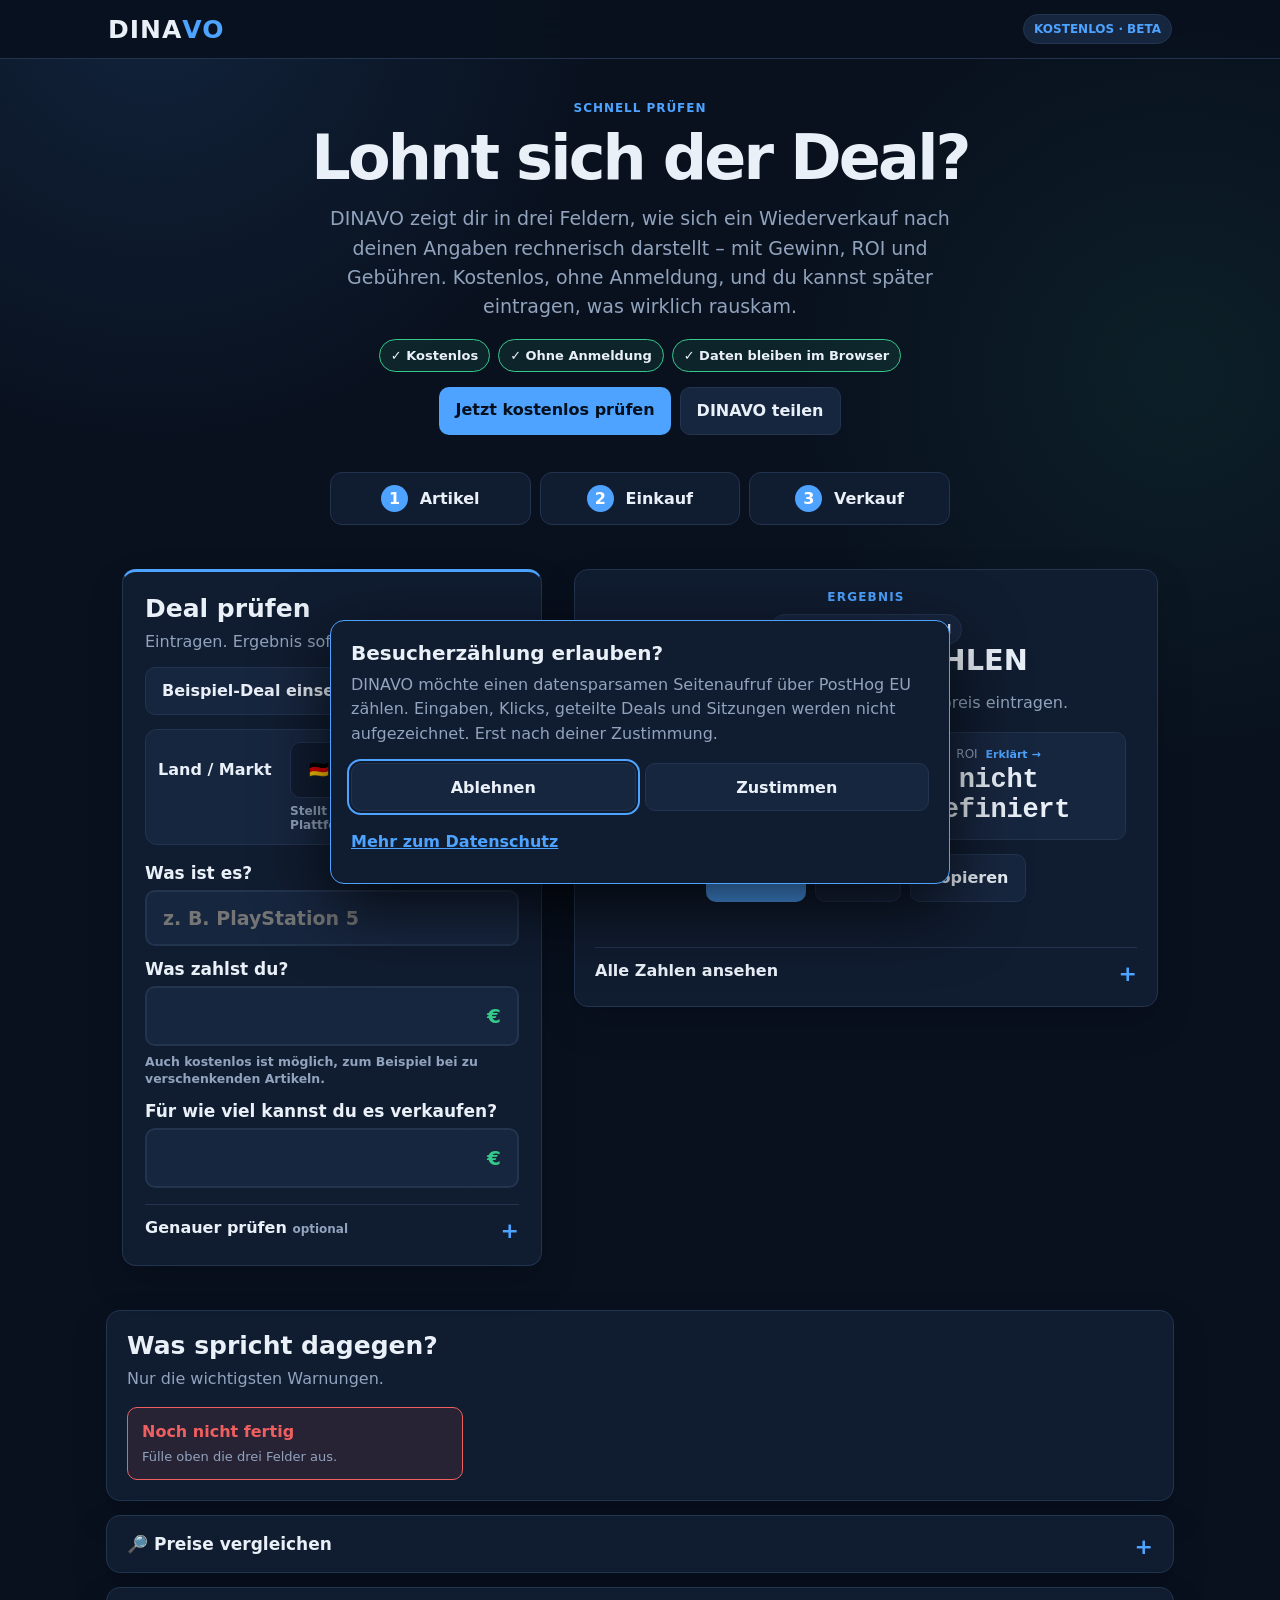
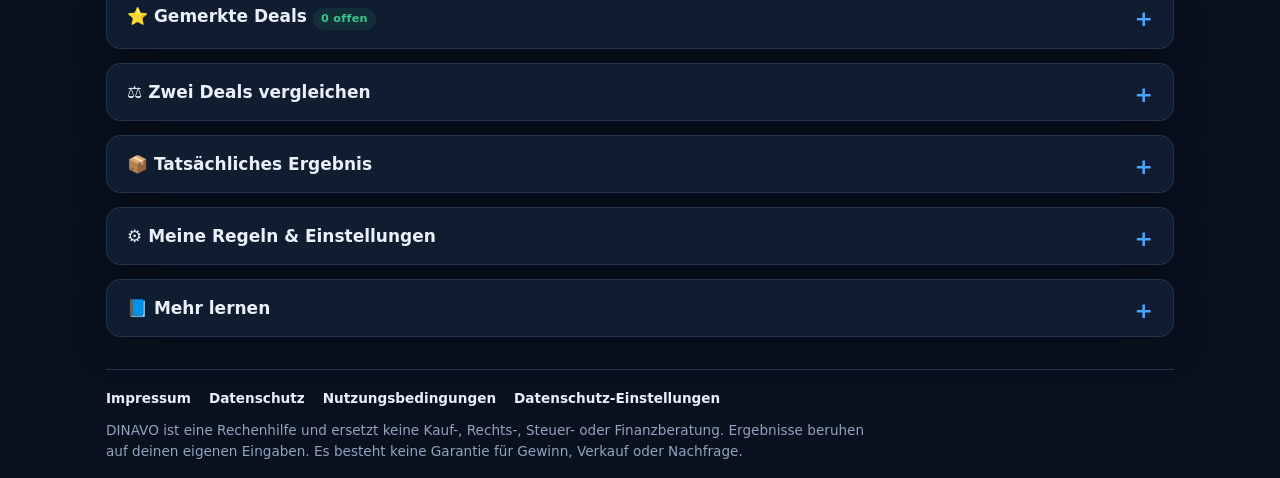
==== commit cecd181c: "Activate consent-first visitor analytics" ====
--- a/index.html
+++ b/index.html
@@ -164,6 +164,7 @@
     <a href="/impressum/">Impressum</a>
     <a href="/datenschutz/">Datenschutz</a>
     <a href="/nutzungsbedingungen/">Nutzungsbedingungen</a>
+    <button id="analyticsSettings" class="footerLinkButton" type="button" hidden>Datenschutz-Einstellungen</button>
   </nav>
   <p>DINAVO ist eine Rechenhilfe und ersetzt keine Kauf-, Rechts-, Steuer- oder Finanzberatung. Ergebnisse beruhen auf deinen eigenen Eingaben. Es besteht keine Garantie für Gewinn, Verkauf oder Nachfrage.</p>
 </footer>
@@ -173,6 +174,13 @@
   <a href="#watchlist">Meine Deals</a>
   <a href="#wissen">Mehr</a>
 </nav>
+<aside id="analyticsConsent" class="consentPanel" role="dialog" aria-modal="true" aria-labelledby="analyticsConsentTitle" hidden>
+  <h2 id="analyticsConsentTitle">Besucherzählung erlauben?</h2>
+  <p>DINAVO möchte einen datensparsamen Seitenaufruf über PostHog EU zählen. Eingaben, Klicks, geteilte Deals und Sitzungen werden nicht aufgezeichnet. Erst nach deiner Zustimmung.</p>
+  <div class="actions consentActions"><button id="analyticsReject" class="secondary" type="button">Ablehnen</button><button id="analyticsAccept" class="secondary" type="button">Zustimmen</button></div>
+  <a class="consentPrivacyLink" href="/datenschutz/#reichweitenmessung">Mehr zum Datenschutz</a>
+</aside>
 <script src="/data-store.js" defer></script>
 <script src="/app.js" defer></script>
+<script src="/analytics.js" defer></script>
 </body></html>
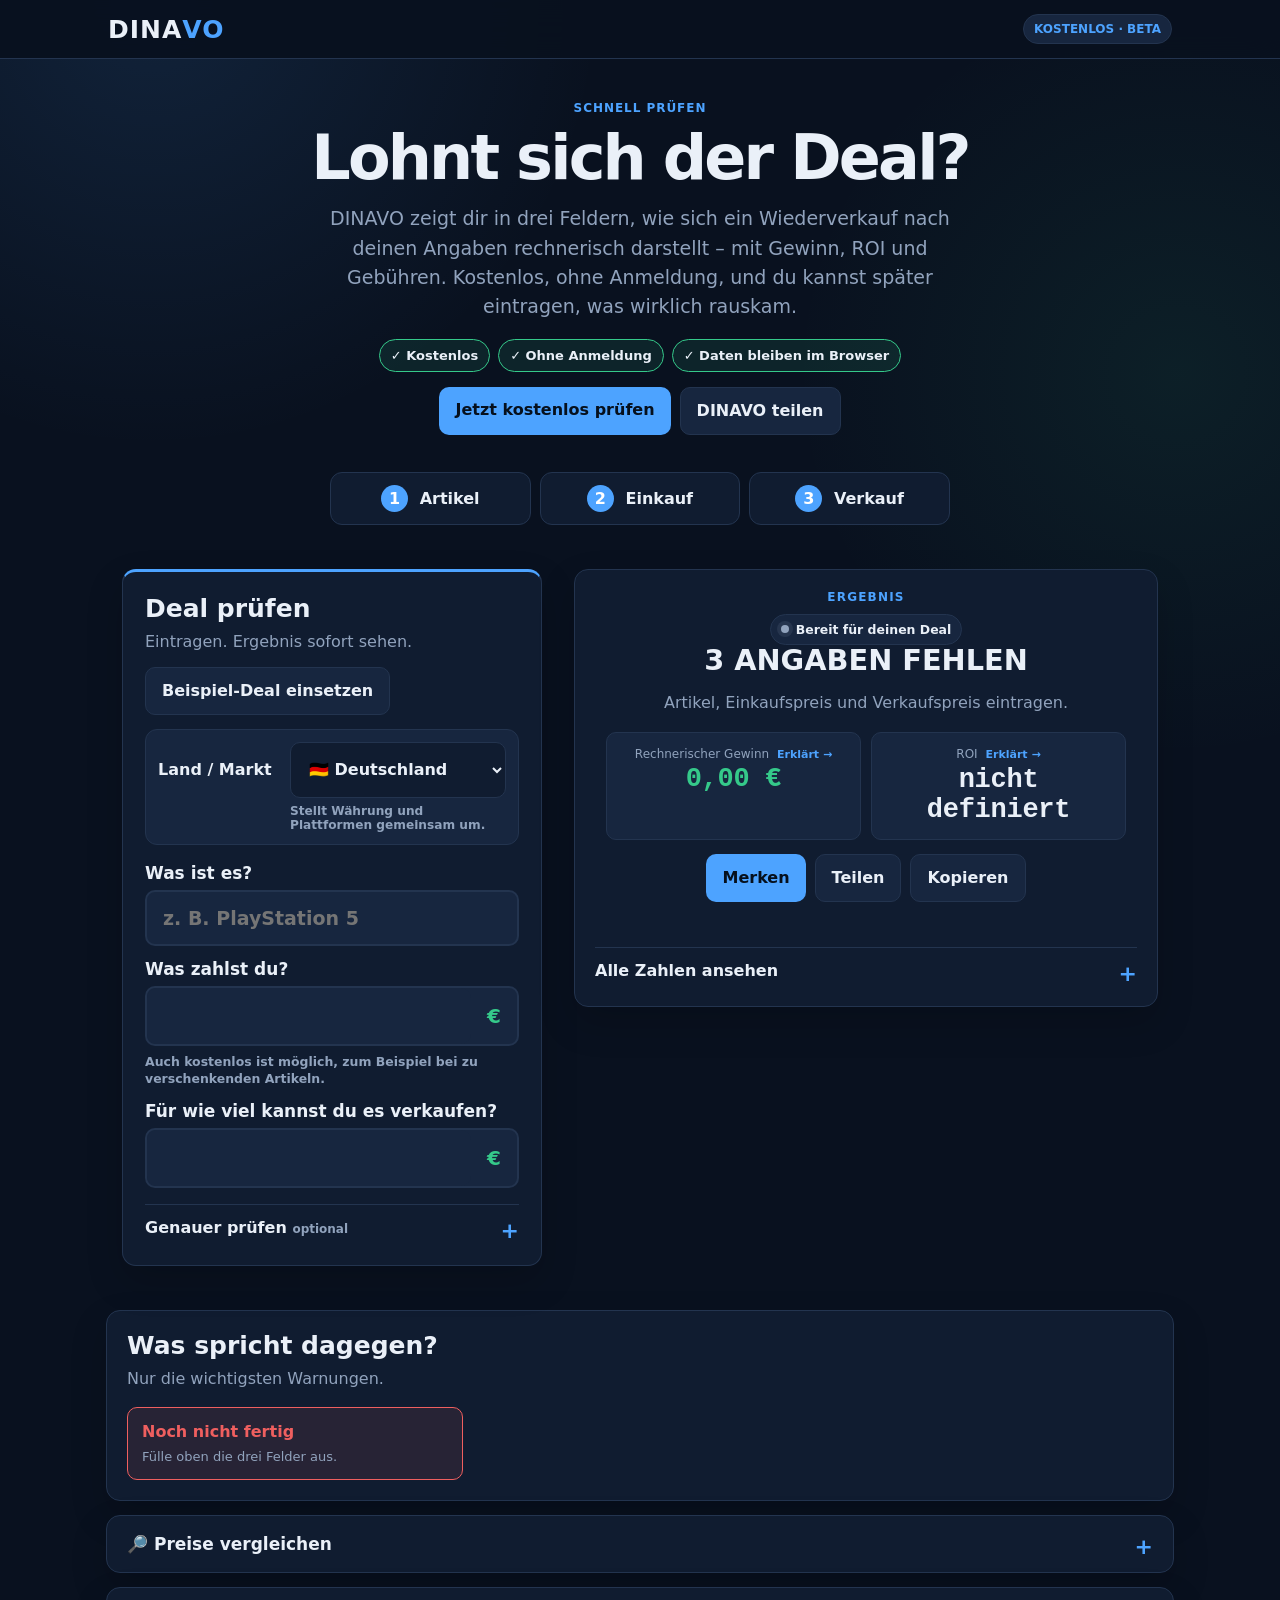
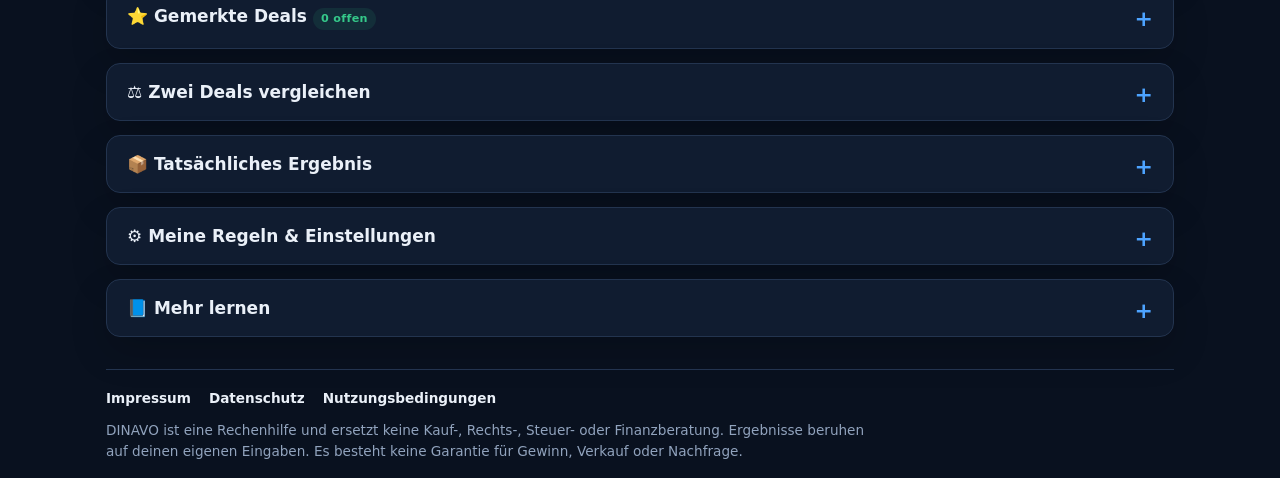
==== commit 3401a6f4: "Replace consent prompt with privacy-safe pageview count" ====
--- a/index.html
+++ b/index.html
@@ -164,7 +164,6 @@
     <a href="/impressum/">Impressum</a>
     <a href="/datenschutz/">Datenschutz</a>
     <a href="/nutzungsbedingungen/">Nutzungsbedingungen</a>
-    <button id="analyticsSettings" class="footerLinkButton" type="button" hidden>Datenschutz-Einstellungen</button>
   </nav>
   <p>DINAVO ist eine Rechenhilfe und ersetzt keine Kauf-, Rechts-, Steuer- oder Finanzberatung. Ergebnisse beruhen auf deinen eigenen Eingaben. Es besteht keine Garantie für Gewinn, Verkauf oder Nachfrage.</p>
 </footer>
@@ -174,12 +173,6 @@
   <a href="#watchlist">Meine Deals</a>
   <a href="#wissen">Mehr</a>
 </nav>
-<aside id="analyticsConsent" class="consentPanel" role="dialog" aria-modal="true" aria-labelledby="analyticsConsentTitle" hidden>
-  <h2 id="analyticsConsentTitle">Besucherzählung erlauben?</h2>
-  <p>DINAVO möchte einen datensparsamen Seitenaufruf über PostHog EU zählen. Eingaben, Klicks, geteilte Deals und Sitzungen werden nicht aufgezeichnet. Erst nach deiner Zustimmung.</p>
-  <div class="actions consentActions"><button id="analyticsReject" class="secondary" type="button">Ablehnen</button><button id="analyticsAccept" class="secondary" type="button">Zustimmen</button></div>
-  <a class="consentPrivacyLink" href="/datenschutz/#reichweitenmessung">Mehr zum Datenschutz</a>
-</aside>
 <script src="/data-store.js" defer></script>
 <script src="/app.js" defer></script>
 <script src="/analytics.js" defer></script>
--- a/style.css
+++ b/style.css
@@ -285,10 +285,9 @@
   color:var(--muted);font-size:.85rem;text-align:left;
 }
 .siteFooter nav{display:flex;flex-wrap:wrap;gap:10px 18px}
-.siteFooter nav a,.footerLinkButton{color:var(--text);font-weight:750;text-decoration:none}
-.footerLinkButton{min-height:auto;padding:0;border:0;border-radius:0;background:transparent;font-size:inherit;cursor:pointer}
+.siteFooter nav a{color:var(--text);font-weight:750;text-decoration:none}
 .siteFooter nav a:hover,.siteFooter nav a:focus-visible,
-.siteFooter nav a[aria-current=page],.footerLinkButton:hover,.footerLinkButton:focus-visible{color:var(--accent);text-decoration:underline}
+.siteFooter nav a[aria-current=page]{color:var(--accent);text-decoration:underline}
 .siteFooter p{max-width:780px;margin:14px 0 0;color:var(--muted)}
 .legalDocument{max-width:820px;margin:0 auto;padding:32px 16px 64px}
 .legalDocument article{
@@ -305,7 +304,7 @@
   .legalDocument{padding:20px 12px 44px}
   .legalDocument article{padding:20px 16px}
   .siteFooter nav{flex-direction:column;gap:0}
-  .siteFooter nav a,.footerLinkButton{display:flex;min-height:var(--tap);align-items:center}
+  .siteFooter nav a{display:flex;min-height:var(--tap);align-items:center}
 }
 
 /* DINAVO Decision Layer: klare Rechenbasis, eigene Markenwirkung und sichere Kontraste. */
@@ -338,23 +337,11 @@
 .actionStatus{min-height:1.3rem;margin:8px 0 0;text-align:center;font-size:.78rem}
 .historyHeading{margin-top:18px}
 .exampleActions{margin:12px 0 0}
-.consentPanel{
-  position:fixed;z-index:100;left:50%;bottom:calc(16px + env(safe-area-inset-bottom));
-  width:min(620px,calc(100% - 24px));max-height:calc(100vh - 32px);overflow:auto;
-  transform:translateX(-50%);padding:20px;border:1px solid var(--accent);
-  border-radius:var(--radius);background:var(--surface);box-shadow:0 24px 70px #000b;
-}
-.consentPanel[hidden]{display:none}
-.consentPanel h2{margin:0 0 8px;font-size:1.25rem}
-.consentPanel p{margin:0;color:var(--muted)}
-.consentActions{margin-top:16px}
-.consentActions button{flex:1}
-.consentPrivacyLink{display:inline-flex;min-height:44px;align-items:center;margin-top:8px;color:var(--accent);font-weight:750}
-button:not(.secondary):not(.danger):not(.footerLinkButton),.btn,a.btn{
+button:not(.secondary):not(.danger),.btn,a.btn{
   background:var(--accent);color:#06101d;font-weight:850;
 }
-button:not(.secondary):not(.danger):not(.footerLinkButton):hover,.btn:hover,a.btn:hover{background:#78baff}
-button:not(.secondary):not(.danger):not(.footerLinkButton):active,.btn:active,a.btn:active{transform:translateY(1px)}
+button:not(.secondary):not(.danger):hover,.btn:hover,a.btn:hover{background:#78baff}
+button:not(.secondary):not(.danger):active,.btn:active,a.btn:active{transform:translateY(1px)}
 [data-form]{order:1}
 [data-result]{order:2}
 @media(min-width:720px){[data-form],[data-result]{order:0}}
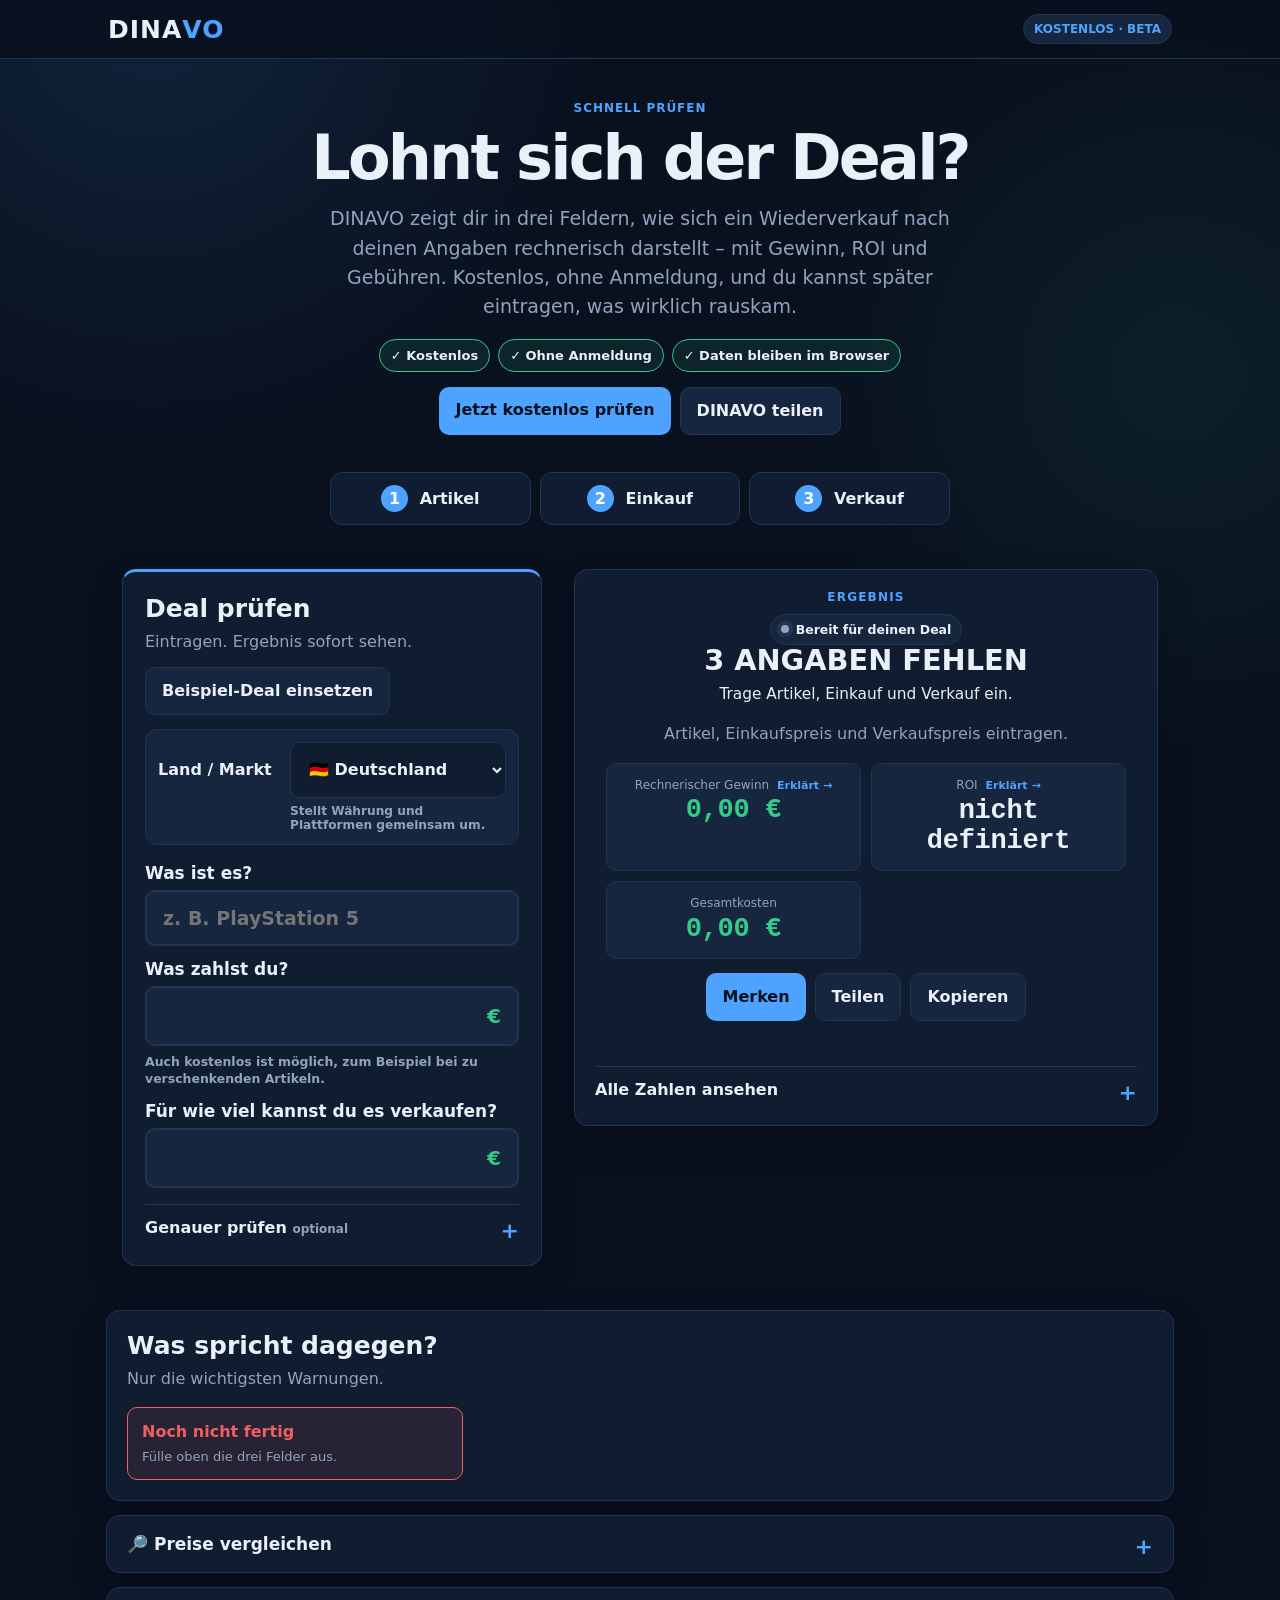
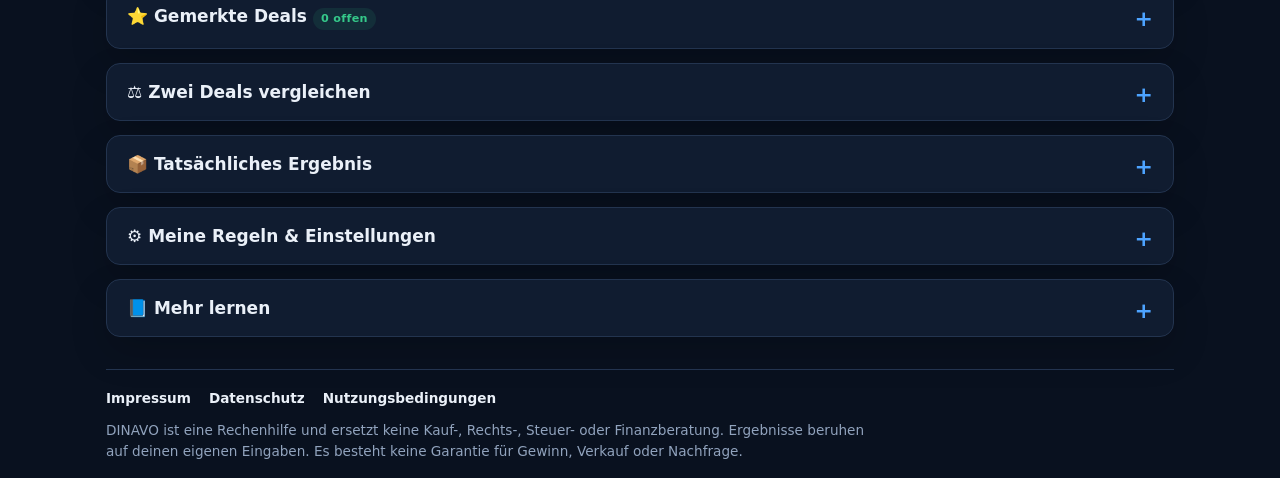
==== commit 28c1ecc4: "Clarify DINAVO deal verdicts" ====
--- a/index.html
+++ b/index.html
@@ -96,8 +96,9 @@
   <div class="resultLabel">ERGEBNIS</div>
   <div id="basisStatus" class="resultBasis" data-basis="empty"><span aria-hidden="true"></span><strong>Bereit für deinen Deal</strong></div>
   <div class="bigVerdict verdict" id="verdict" data-verdict>–</div>
+  <p id="verdictReason" class="verdictReason" data-verdict-reason>Trage Artikel, Einkauf und Verkauf ein.</p>
   <p id="summary">–</p>
-  <div class="heroNumbers" data-secondary><div data-metric><span>Rechnerischer Gewinn <a id="profitMetricLink" class="metricLink" href="/reselling-rechner/">Erklärt →</a></span><strong id="profit" class="moneyValue" data-amount>–</strong></div><div data-metric><span>ROI <a id="roiMetricLink" class="metricLink" href="/roi-reselling/">Erklärt →</a></span><strong id="roi">–</strong></div></div>
+  <div class="heroNumbers" data-secondary><div data-metric><span>Rechnerischer Gewinn <a id="profitMetricLink" class="metricLink" href="/reselling-rechner/">Erklärt →</a></span><strong id="profit" class="moneyValue" data-amount>–</strong></div><div data-metric><span>ROI <a id="roiMetricLink" class="metricLink" href="/roi-reselling/">Erklärt →</a></span><strong id="roi">–</strong></div><div data-metric><span>Gesamtkosten</span><strong id="resultCosts" class="moneyValue">–</strong></div></div>
   <div id="personalEstimate" data-factor hidden role="status"></div>
   <div id="gate" class="gate" hidden></div>
   <div id="resultFollowup" class="resultFollowup" hidden>
--- a/style.css
+++ b/style.css
@@ -1,5 +1,5 @@
 /* ============================================================
-   DEALFAZ / DINAVO – Design-Tokens und Layout
+   DINAVO – Design-Tokens und Layout
    ============================================================ */
 
 :root {
@@ -232,6 +232,13 @@
   background:var(--surface);text-align:center;
 }
 [data-verdict]{font-size:clamp(1.3rem,6vw,1.8rem);font-weight:700;margin:0}
+.verdictReason{
+  max-width:54ch;margin:8px auto 0;color:var(--text);font-size:.96rem;
+  line-height:1.5;text-wrap:balance
+}
+[data-result][data-state=good] .verdictReason{color:#245c3d}
+[data-result][data-state=warn] .verdictReason{color:#76520a}
+[data-result][data-state=bad] .verdictReason{color:#8a3030}
 [data-amount]{font-size:clamp(2.4rem,12vw,3.6rem);line-height:1.05;display:block}
 [data-result][data-state=good]{border-color:var(--good);background:var(--good-bg)}
 [data-result][data-state=good] [data-verdict],
